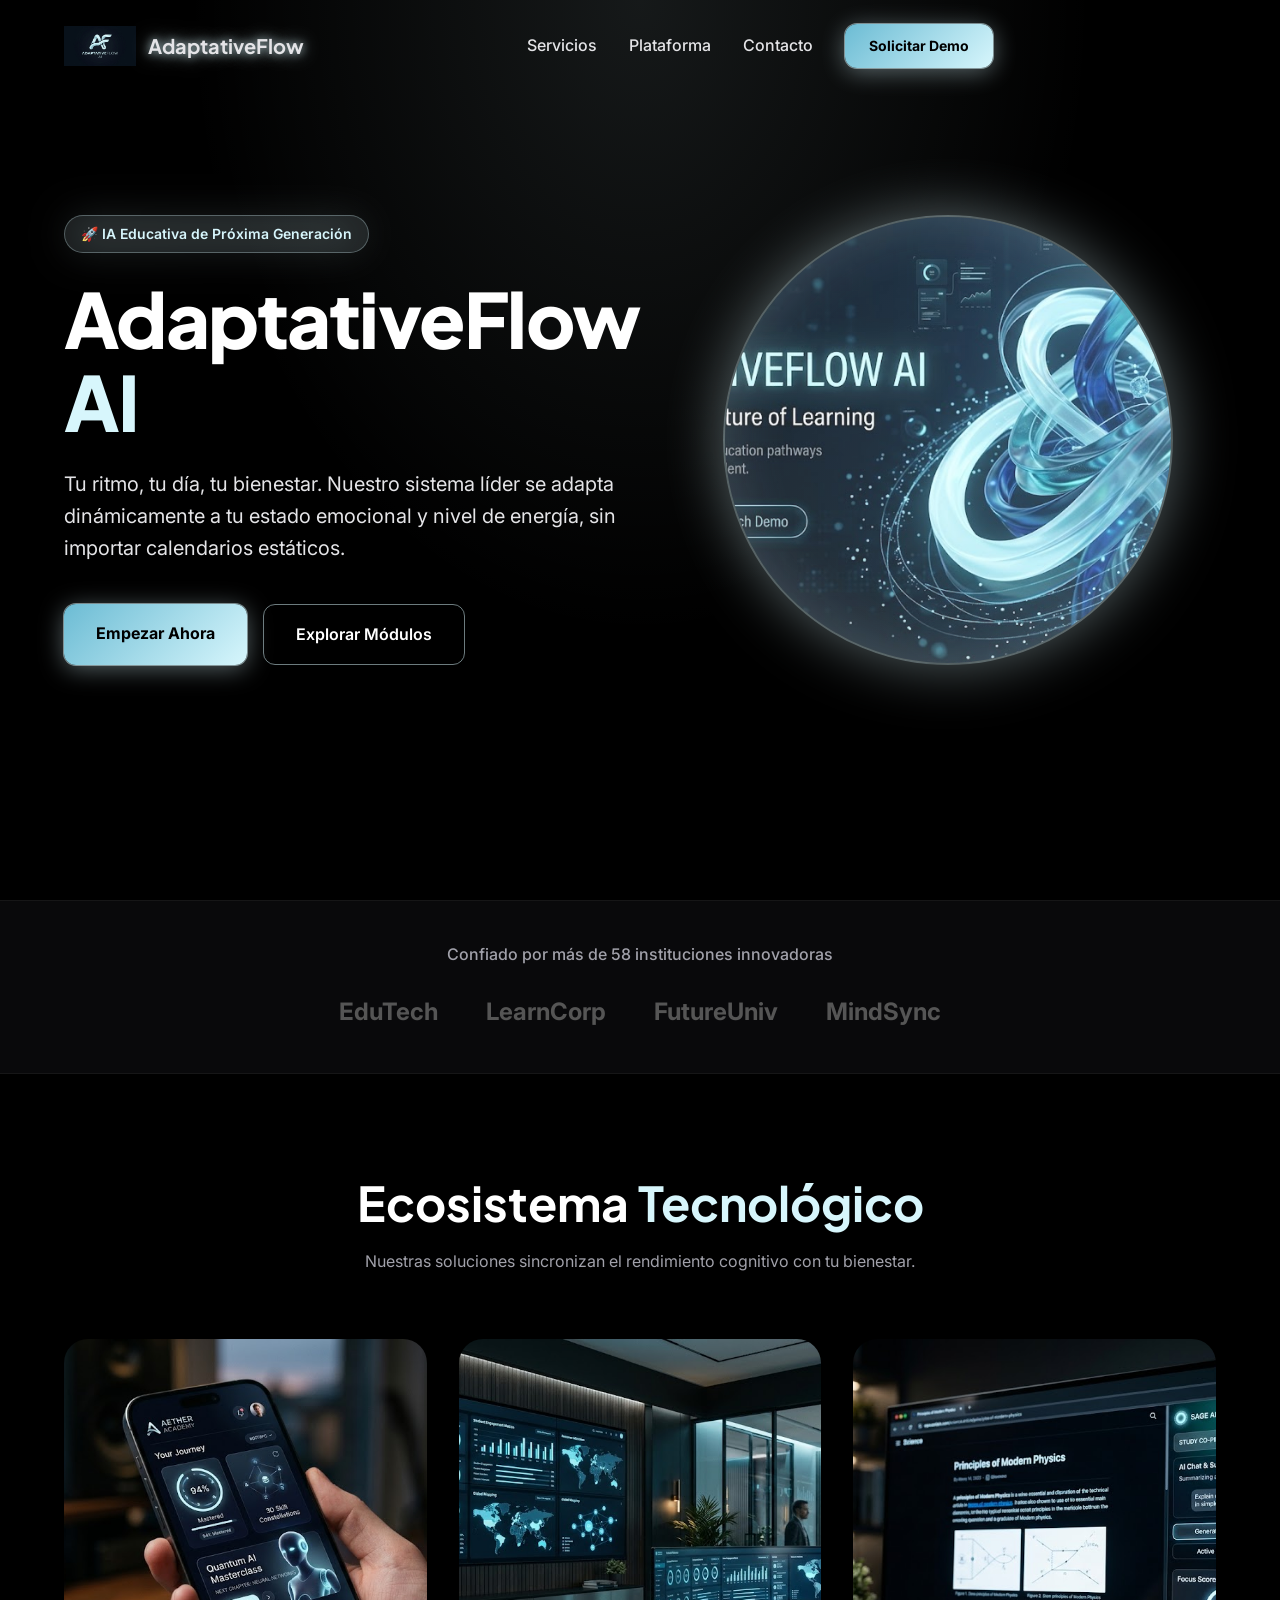
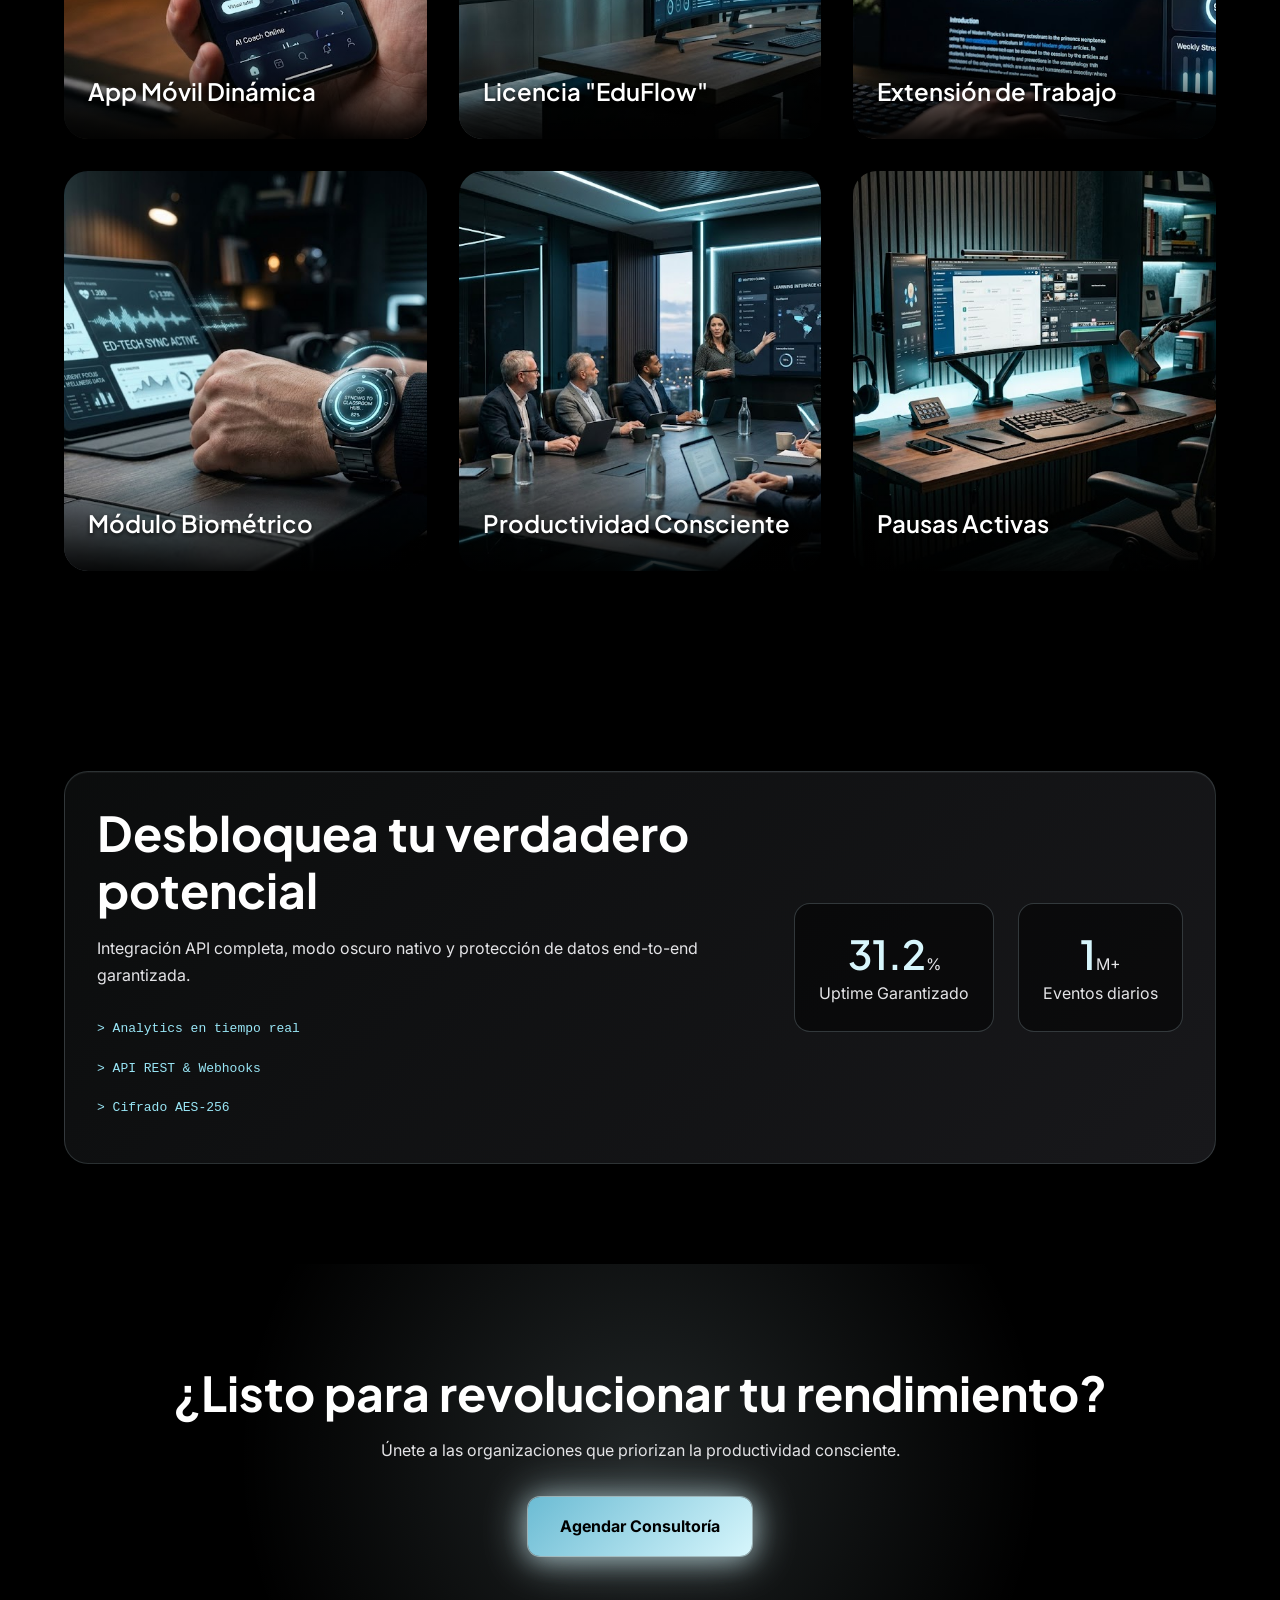
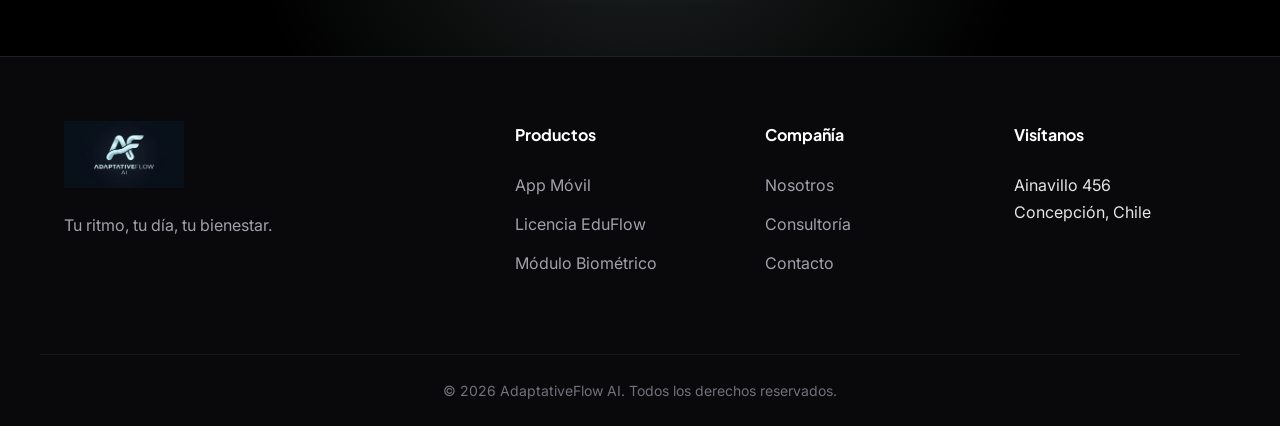
==== index.html @ b0e5f462 "Add files via upload" ====
<!DOCTYPE html>
<html lang="es">
<head>
    <meta charset="UTF-8">
    <meta name="viewport" content="width=device-width, initial-scale=1.0">
    <title>AdaptativeFlow AI | Tu ritmo, tu día, tu bienestar</title>
    
    <link rel="preconnect" href="https://fonts.googleapis.com">
    <link rel="preconnect" href="https://fonts.gstatic.com" crossorigin>
    <link href="https://fonts.googleapis.com/css2?family=Inter:wght@400;500&family=JetBrains+Mono:wght@400;700&family=Plus+Jakarta+Sans:wght@600;700;800&display=swap" rel="stylesheet">
    <link rel="stylesheet" href="styles.css">
</head>
<body>
    <div id="particles-container"></div>

    <nav class="navbar" id="navbar">
        <div class="container nav-container">
            <a href="#" class="logo">
                <!-- AQUI BUSCARÁ EL JPG -->
                <img src="images/logo.jpg" alt="AdaptativeFlow AI Logo">
                <span class="glow-text">AdaptativeFlow</span>
            </a>
            <div class="nav-links">
                <a href="#servicios" class="nav-link">Servicios</a>
                <a href="#dashboard" class="nav-link">Plataforma</a>
                <a href="#contacto" class="nav-link">Contacto</a>
                <a href="#demo" class="btn-primary btn-small">Solicitar Demo</a>
            </div>
            <div class="mobile-menu-toggle">
                <span></span><span></span><span></span>
            </div>
        </div>
    </nav>

    <section class="hero">
        <div class="container hero-container">
            <div class="hero-content">
                <div class="label-top glow-primary">🚀 IA Educativa de Próxima Generación</div>
                <h1 class="hero-title">AdaptativeFlow <span class="text-accent">AI</span></h1>
                <p class="hero-subtitle">Tu ritmo, tu día, tu bienestar. Nuestro sistema líder se adapta dinámicamente a tu estado emocional y nivel de energía, sin importar calendarios estáticos.</p>
                <div class="hero-ctas">
                    <a href="#demo" class="btn-primary pulse-glow">Empezar Ahora</a>
                    <a href="#servicios" class="btn-outline">Explorar Módulos</a>
                </div>
            </div>
            <div class="hero-visual">
                <div class="sphere">
                    <div class="sphere-inner">
                        <!-- AQUI BUSCARÁ EL JPG -->
                        <img src="images/hero_visual.jpg" alt="AdaptativeFlow Hero Visual" class="hero-img animated-element">
                    </div>
                </div>
            </div>
        </div>
    </section>

    <section class="social-proof">
        <div class="container">
            <p class="social-proof-text">Confiado por más de <span class="counter" data-target="150">0</span> instituciones innovadoras</p>
            <div class="logos-grid">
                <div class="proof-logo">EduTech</div>
                <div class="proof-logo">LearnCorp</div>
                <div class="proof-logo">FutureUniv</div>
                <div class="proof-logo">MindSync</div>
            </div>
        </div>
    </section>

    <section id="servicios" class="services">
        <div class="container">
            <div class="section-header">
                <h2>Ecosistema <span class="text-accent">Tecnológico</span></h2>
                <p>Nuestras soluciones sincronizan el rendimiento cognitivo con tu bienestar.</p>
            </div>
            
            <div class="services-grid">
                <div class="service-card-flip">
                    <div class="service-card-inner">
                        <div class="service-card-front">
                            <!-- AQUI BUSCARÁ EL JPG -->
                            <img src="images/service_1.jpg" alt="App Móvil" class="service-image">
                            <div class="service-overlay">
                                <h3 class="service-title-front">App Móvil Dinámica</h3>
                            </div>
                        </div>
                        <div class="service-card-back glass-card">
                            <h3 class="service-title-back">App Móvil Dinámica</h3>
                            <p class="service-description">Planificación inteligente potenciada por Machine Learning que ajusta tus tareas a tus picos de energía.</p>
                            <div class="service-features">
                                <span class="feature-tag">Machine Learning</span>
                                <span class="feature-tag">iOS/Android</span>
                            </div>
                        </div>
                    </div>
                </div>

                <div class="service-card-flip">
                    <div class="service-card-inner">
                        <div class="service-card-front">
                            <!-- AQUI BUSCARÁ EL JPG -->
                            <img src="images/service_2.jpg" alt="Licencia EduFlow" class="service-image">
                            <div class="service-overlay">
                                <h3 class="service-title-front">Licencia "EduFlow"</h3>
                            </div>
                        </div>
                        <div class="service-card-back glass-card">
                            <h3 class="service-title-back">Licencia Institucional</h3>
                            <p class="service-description">Plataforma escalable para centros educativos que monitoriza el bienestar colectivo e individual del alumnado.</p>
                            <div class="service-features">
                                <span class="feature-tag">B2B</span>
                                <span class="feature-tag">Analytics</span>
                            </div>
                        </div>
                    </div>
                </div>

                <div class="service-card-flip">
                    <div class="service-card-inner">
                        <div class="service-card-front">
                            <!-- AQUI BUSCARÁ EL JPG -->
                            <img src="images/service_3.jpg" alt="Trabajo Asíncrono" class="service-image">
                            <div class="service-overlay">
                                <h3 class="service-title-front">Extensión de Trabajo</h3>
                            </div>
                        </div>
                        <div class="service-card-back glass-card">
                            <h3 class="service-title-back">Extensión Asíncrona</h3>
                            <p class="service-description">Complemento de navegador que gestiona tus notificaciones y flujos de trabajo asíncronos para evitar el burnout.</p>
                            <div class="service-features">
                                <span class="feature-tag">Plugin</span>
                                <span class="feature-tag">Focus Mode</span>
                            </div>
                        </div>
                    </div>
                </div>

                <div class="service-card-flip">
                    <div class="service-card-inner">
                        <div class="service-card-front">
                            <!-- AQUI BUSCARÁ EL JPG -->
                            <img src="images/service_4.jpg" alt="Sincronización Biométrica" class="service-image">
                            <div class="service-overlay">
                                <h3 class="service-title-front">Módulo Biométrico</h3>
                            </div>
                        </div>
                        <div class="service-card-back glass-card">
                            <h3 class="service-title-back">Sincronización Biométrica</h3>
                            <p class="service-description">Integración premium con smartwatches para ajustar cargas de trabajo según niveles de estrés e indicadores vitales.</p>
                            <div class="service-features">
                                <span class="feature-tag">Wearables</span>
                                <span class="feature-tag">HealthData</span>
                            </div>
                        </div>
                    </div>
                </div>

                <div class="service-card-flip">
                    <div class="service-card-inner">
                        <div class="service-card-front">
                            <!-- AQUI BUSCARÁ EL JPG -->
                            <img src="images/service_5.jpg" alt="Consultoría" class="service-image">
                            <div class="service-overlay">
                                <h3 class="service-title-front">Productividad Consciente</h3>
                            </div>
                        </div>
                        <div class="service-card-back glass-card">
                            <h3 class="service-title-back">Consultoría B2B</h3>
                            <p class="service-description">Programas especializados para implementar flujos de trabajo orgánicos en entornos de alta exigencia académica y corporativa.</p>
                            <div class="service-features">
                                <span class="feature-tag">Asesoría</span>
                                <span class="feature-tag">Workshops</span>
                            </div>
                        </div>
                    </div>
                </div>

                <div class="service-card-flip">
                    <div class="service-card-inner">
                        <div class="service-card-front">
                            <!-- AQUI BUSCARÁ EL JPG -->
                            <img src="images/service_6.jpg" alt="Ergonomía" class="service-image">
                            <div class="service-overlay">
                                <h3 class="service-title-front">Pausas Activas</h3>
                            </div>
                        </div>
                        <div class="service-card-back glass-card">
                            <h3 class="service-title-back">Prevención Ergonómica</h3>
                            <p class="service-description">Módulo inteligente que te recuerda realizar pausas activas basadas en tu tiempo real de enfoque ininterrumpido.</p>
                            <div class="service-features">
                                <span class="feature-tag">Salud</span>
                                <span class="feature-tag">Ergonomía</span>
                            </div>
                        </div>
                    </div>
                </div>
            </div>
        </div>
    </section>

    <section id="dashboard" class="dashboard-preview">
        <div class="container">
            <div class="glass-card flex-preview">
                <div class="preview-content">
                    <h2>Desbloquea tu verdadero potencial</h2>
                    <p>Integración API completa, modo oscuro nativo y protección de datos end-to-end garantizada.</p>
                    <ul class="tech-list">
                        <li><code>> Analytics en tiempo real</code></li>
                        <li><code>> API REST & Webhooks</code></li>
                        <li><code>> Cifrado AES-256</code></li>
                    </ul>
                </div>
                <div class="preview-stats">
                    <div class="stat-box">
                        <h3 class="counter" data-target="99.9">0</h3><span>%</span>
                        <p>Uptime Garantizado</p>
                    </div>
                    <div class="stat-box">
                        <h3 class="counter" data-target="2">0</h3><span>M+</span>
                        <p>Eventos diarios</p>
                    </div>
                </div>
            </div>
        </div>
    </section>

    <section class="cta-final">
        <div class="container">
            <h2>¿Listo para revolucionar tu rendimiento?</h2>
            <p>Únete a las organizaciones que priorizan la productividad consciente.</p>
            <a href="#contacto" class="btn-primary glow-primary pulse-glow mt-2">Agendar Consultoría</a>
        </div>
    </section>

    <footer>
        <div class="container footer-grid">
            <div class="footer-brand">
                <!-- AQUI BUSCARÁ EL JPG -->
                <img src="images/logo.jpg" alt="AdaptativeFlow Logo" width="120">
                <p>Tu ritmo, tu día, tu bienestar.</p>
            </div>
            <div class="footer-links">
                <h4>Productos</h4>
                <a href="#">App Móvil</a>
                <a href="#">Licencia EduFlow</a>
                <a href="#">Módulo Biométrico</a>
            </div>
            <div class="footer-links">
                <h4>Compañía</h4>
                <a href="#">Nosotros</a>
                <a href="#">Consultoría</a>
                <a href="#">Contacto</a>
            </div>
            <div class="footer-contact">
                <h4>Visítanos</h4>
                <p>Ainavillo 456<br>Concepción, Chile</p>
            </div>
        </div>
        <div class="footer-bottom container">
            <p>&copy; 2026 AdaptativeFlow AI. Todos los derechos reservados.</p>
        </div>
    </footer>

    <script src="script.js"></script>
</body>
</html>
---- styles.css ----
/* VARIABLES GLOBALES */
:root {
    /* Paleta Primary: #D7F6FC (Cyan/Light Blue) */
    --primary-50: #f2fcfd;
    --primary-100: #e5f9fd;
    --primary-200: #ccf3fb;
    --primary-300: #b3edf8;
    --primary-400: #99e6f6;
    --primary-500: #d7f6fc;
    --primary-600: #6cbcd4; /* Adaptado para contraste en botones */
    --primary-700: #499eb8;
    --primary-800: #2d7a92;
    --primary-900: #145064;
    --primary-rgb: 215, 246, 252;

    /* Fondos */
    --bg-primary: #000000;
    --bg-secondary: #09090B;
    --bg-tertiary: #18181B;

    /* Textos */
    --text-primary: #FFFFFF;
    --text-secondary: #E4E4E7;
    --text-tertiary: #A1A1AA;
    --text-quaternary: #71717A;

    /* Status */
    --success: #22C55E;
    --info: #3B82F6;
    --warning: #F59E0B;
}

* {
    margin: 0;
    padding: 0;
    box-sizing: border-box;
}

body {
    font-family: 'Inter', sans-serif;
    background-color: var(--bg-primary);
    color: var(--text-secondary);
    line-height: 1.7;
    overflow-x: hidden;
}

h1, h2, h3, h4 {
    font-family: 'Plus Jakarta Sans', sans-serif;
    color: var(--text-primary);
}

.text-accent {
    color: var(--primary-500);
}

a {
    text-decoration: none;
    color: inherit;
}

/* LAYOUT & CONTAINERS */
.container {
    max-width: 1200px;
    margin: 0 auto;
    padding: 0 24px;
}

section {
    padding: 100px 0;
    position: relative;
    z-index: 2;
}

/* TYPOGRAPHY */
.hero-title { font-size: 76px; font-weight: 800; line-height: 1.1; letter-spacing: -0.02em; margin-bottom: 24px; }
h2 { font-size: 48px; font-weight: 700; line-height: 1.2; margin-bottom: 16px; }
h3 { font-size: 24px; font-weight: 600; line-height: 1.3; margin-bottom: 12px; }
.hero-subtitle { font-size: 20px; font-weight: 400; line-height: 1.6; margin-bottom: 40px; color: var(--text-secondary); }

/* NAVBAR */
.navbar {
    position: fixed;
    top: 0;
    width: 100%;
    z-index: 1000;
    padding: 24px 0;
    transition: all 0.3s ease;
}
.navbar.scrolled {
    background: rgba(0, 0, 0, 0.8);
    backdrop-filter: blur(24px);
    -webkit-backdrop-filter: blur(24px);
    border-bottom: 1px solid rgba(var(--primary-rgb), 0.1);
    box-shadow: 0 4px 24px rgba(0, 0, 0, 0.4);
    padding: 16px 0;
}
.nav-container {
    display: flex;
    justify-content: space-between;
    align-items: center;
}
.logo {
    display: flex;
    align-items: center;
    gap: 12px;
    font-weight: 700;
    font-size: 20px;
    font-family: 'Plus Jakarta Sans', sans-serif;
}
.logo img { height: 40px; }
.nav-links { display: flex; align-items: center; gap: 32px; }
.nav-link {
    font-weight: 500;
    position: relative;
    transition: color 0.3s;
}
.nav-link:hover { color: var(--primary-500); }
.nav-link::after {
    content: ''; position: absolute; bottom: -4px; left: 0;
    width: 0; height: 2px; background: var(--primary-500);
    transition: width 0.3s ease;
}
.nav-link:hover::after { width: 100%; }

/* COMPONENTS & BUTTONS */
.btn-primary {
    background: linear-gradient(135deg, var(--primary-600) 0%, var(--primary-500) 50%, var(--primary-400) 100%);
    background-size: 200% 200%;
    animation: gradient-shift 4s ease infinite;
    color: #000; /* Letras oscuras para contraste con Cyan */
    font-weight: 700;
    padding: 16px 32px;
    border-radius: 12px;
    display: inline-block;
    box-shadow: 0 0 0 1px rgba(var(--primary-rgb), 0.5), 0 4px 24px rgba(var(--primary-rgb), 0.4);
    transition: all 0.3s cubic-bezier(0.4, 0, 0.2, 1);
}
.btn-primary:hover {
    transform: translateY(-2px) scale(1.02);
    filter: brightness(1.1);
    box-shadow: 0 0 0 2px rgba(var(--primary-rgb), 0.8), 0 8px 40px rgba(var(--primary-rgb), 0.6);
}
.btn-small { padding: 10px 24px; font-size: 14px; }
.btn-outline {
    padding: 16px 32px;
    border: 1px solid rgba(var(--primary-rgb), 0.5);
    border-radius: 12px;
    color: var(--text-primary);
    font-weight: 600;
    display: inline-block;
    transition: all 0.3s;
}
.btn-outline:hover {
    background: rgba(var(--primary-rgb), 0.1);
    border-color: var(--primary-500);
}

/* GLASSMORPHISM */
.glass-card {
    background: linear-gradient(135deg, rgba(var(--primary-rgb), 0.08) 0%, rgba(var(--primary-rgb), 0.04) 50%, rgba(var(--primary-rgb), 0.08) 100%);
    backdrop-filter: blur(24px) saturate(180%);
    -webkit-backdrop-filter: blur(24px) saturate(180%);
    border: 1px solid rgba(var(--primary-rgb), 0.15);
    border-radius: 24px;
    padding: 32px;
    box-shadow: 0 4px 6px -1px rgba(0,0,0,0.3), inset 0 1px 0 0 rgba(255,255,255,0.05);
    transition: all 0.4s cubic-bezier(0.4, 0, 0.2, 1);
}
.glass-card:hover {
    border-color: rgba(var(--primary-rgb), 0.35);
    box-shadow: 0 25px 50px -12px rgba(var(--primary-rgb), 0.35);
    transform: translateY(-4px);
}

/* HERO SECTION */
.hero {
    min-height: 100vh;
    display: flex;
    align-items: center;
    background: radial-gradient(ellipse at top, rgba(var(--primary-rgb), 0.1) 0%, transparent 50%);
    padding-top: 80px;
}
.hero-container {
    display: grid;
    grid-template-columns: 1fr 1fr;
    gap: 40px;
    align-items: center;
}
.label-top {
    display: inline-block;
    background: rgba(var(--primary-rgb), 0.1);
    color: var(--primary-500);
    padding: 6px 16px;
    border-radius: 20px;
    font-size: 14px;
    font-weight: 600;
    margin-bottom: 24px;
    border: 1px solid rgba(var(--primary-rgb), 0.3);
}
.hero-ctas { display: flex; gap: 16px; }

/* 3D SPHERE VISUAL */
.sphere {
    width: 450px;
    height: 450px;
    position: relative;
    transform-style: preserve-3d;
    animation: float 6s ease-in-out infinite;
    margin: 0 auto;
}
.sphere-inner {
    width: 100%;
    height: 100%;
    background: linear-gradient(135deg, rgba(var(--primary-rgb), 0.1) 0%, rgba(var(--primary-rgb), 0.2) 100%);
    border-radius: 50%;
    border: 2px solid rgba(var(--primary-rgb), 0.3);
    box-shadow: 0 0 60px rgba(var(--primary-rgb), 0.4), inset 0 0 60px rgba(var(--primary-rgb), 0.2);
    backdrop-filter: blur(10px);
    display: flex; justify-content: center; align-items: center;
    overflow: hidden;
}
.hero-img {
    width: 110%;
    height: 110%;
    object-fit: cover;
    mix-blend-mode: screen;
}

/* SOCIAL PROOF */
.social-proof { padding: 40px 0; border-top: 1px solid rgba(255,255,255,0.05); border-bottom: 1px solid rgba(255,255,255,0.05); text-align: center; background: var(--bg-secondary); }
.social-proof-text { margin-bottom: 24px; color: var(--text-tertiary); font-weight: 500; }
.logos-grid { display: flex; justify-content: center; gap: 48px; flex-wrap: wrap; }
.proof-logo { font-size: 24px; font-weight: 700; color: #555; transition: 0.3s; }
.proof-logo:hover { color: var(--primary-500); }

/* SERVICES FLIP CARDS */
.section-header { text-align: center; margin-bottom: 64px; }
.section-header p { color: var(--text-tertiary); max-width: 600px; margin: 0 auto; }
.services-grid { display: grid; grid-template-columns: repeat(3, 1fr); gap: 32px; }

.service-card-flip {
    background-color: transparent;
    height: 400px;
    perspective: 1000px;
    cursor: pointer;
}
.service-card-inner {
    position: relative;
    width: 100%;
    height: 100%;
    text-align: center;
    transition: transform 0.8s cubic-bezier(0.4, 0, 0.2, 1);
    transform-style: preserve-3d;
}
.service-card-flip:hover .service-card-inner, .service-card-flip.flipped .service-card-inner {
    transform: rotateY(180deg);
}
.service-card-front, .service-card-back {
    position: absolute;
    width: 100%;
    height: 100%;
    -webkit-backface-visibility: hidden;
    backface-visibility: hidden;
    border-radius: 24px;
    overflow: hidden;
}
.service-card-front {
    background: var(--bg-secondary);
}
.service-image {
    width: 100%; height: 100%; object-fit: cover;
    transition: transform 0.5s;
}
.service-card-flip:hover .service-image { transform: scale(1.05); }
.service-overlay {
    position: absolute; bottom: 0; left: 0; width: 100%;
    padding: 32px 24px;
    background: linear-gradient(to top, rgba(0,0,0,0.9), transparent);
    text-align: left;
}
.service-title-front { margin: 0; color: #fff; text-shadow: 0 2px 4px rgba(0,0,0,0.8); }

.service-card-back {
    transform: rotateY(180deg);
    display: flex; flex-direction: column; justify-content: center;
    padding: 32px; text-align: left;
}
.service-features { display: flex; gap: 8px; flex-wrap: wrap; margin-top: 24px; }
.feature-tag {
    background: rgba(var(--primary-rgb), 0.15);
    color: var(--primary-500);
    padding: 6px 12px; border-radius: 8px;
    font-size: 12px; font-weight: 600; font-family: 'JetBrains Mono', monospace;
}

/* DASHBOARD PREVIEW */
.flex-preview {
    display: flex; gap: 48px; align-items: center;
    background: linear-gradient(135deg, rgba(var(--primary-rgb),0.05), var(--bg-tertiary));
}
.preview-content { flex: 1; }
.tech-list { list-style: none; margin-top: 24px; font-family: 'JetBrains Mono', monospace; color: var(--primary-400); }
.tech-list li { margin-bottom: 12px; }
.preview-stats { display: flex; gap: 24px; }
.stat-box { background: rgba(0,0,0,0.5); padding: 24px; border-radius: 16px; border: 1px solid rgba(var(--primary-rgb), 0.2); text-align: center;}
.stat-box h3 { font-size: 40px; display: inline-block; margin: 0; color: var(--primary-500); }

/* CTA FINAL */
.cta-final { text-align: center; background: radial-gradient(circle, rgba(var(--primary-rgb), 0.15) 0%, transparent 60%); }
.mt-2 { margin-top: 32px; }

/* FOOTER */
footer { background: var(--bg-secondary); padding: 64px 0 24px; border-top: 1px solid rgba(var(--primary-rgb), 0.1); }
.footer-grid { display: grid; grid-template-columns: 2fr 1fr 1fr 1fr; gap: 48px; }
.footer-brand p { color: var(--text-tertiary); margin-top: 16px; }
.footer-links h4, .footer-contact h4 { margin-bottom: 24px; color: #fff; }
.footer-links a { display: block; margin-bottom: 12px; color: var(--text-tertiary); transition: 0.3s; }
.footer-links a:hover { color: var(--primary-500); }
.footer-bottom { border-top: 1px solid rgba(255,255,255,0.05); margin-top: 64px; padding-top: 24px; text-align: center; color: var(--text-quaternary); font-size: 14px; }

/* ANIMACIONES */
.glow-text { text-shadow: 0 0 10px rgba(var(--primary-rgb), 0.8), 0 0 20px rgba(var(--primary-rgb), 0.6); }
.glow-primary { filter: drop-shadow(0 0 20px rgba(var(--primary-rgb), 0.6)); }

@keyframes float {
    0%, 100% { transform: translateY(0) rotate(0deg); }
    50% { transform: translateY(-20px) rotate(2deg); }
}
@keyframes pulse-glow {
    0%, 100% { box-shadow: 0 0 0 1px rgba(var(--primary-rgb), 0.5), 0 4px 24px rgba(var(--primary-rgb), 0.4); }
    50% { box-shadow: 0 0 0 2px rgba(var(--primary-rgb), 0.8), 0 8px 40px rgba(var(--primary-rgb), 0.6); }
}
@keyframes gradient-shift {
    0%, 100% { background-position: 0% 50%; }
    50% { background-position: 100% 50%; }
}
@keyframes fade-in-up {
    from { opacity: 0; transform: translateY(30px); }
    to { opacity: 1; transform: translateY(0); }
}
.animate-in { animation: fade-in-up 0.8s cubic-bezier(0.16, 1, 0.3, 1) forwards; }

/* PARTICLES */
#particles-container { position: fixed; top: 0; left: 0; width: 100%; height: 100%; pointer-events: none; z-index: 1; overflow: hidden; }
.particle { position: absolute; width: 4px; height: 4px; background: var(--primary-500); border-radius: 50%; box-shadow: 0 0 10px var(--primary-500); opacity: 0; animation: float-particle linear infinite; }
@keyframes float-particle {
    0% { transform: translateY(100vh) translateX(0); opacity: 0; }
    50% { opacity: 0.8; }
    100% { transform: translateY(-100px) translateX(100px); opacity: 0; }
}

/* RESPONSIVE */
@media (max-width: 1024px) {
    .hero-container { grid-template-columns: 1fr; text-align: center; }
    .hero-ctas { justify-content: center; }
    .services-grid { grid-template-columns: repeat(2, 1fr); }
    .flex-preview { flex-direction: column; text-align: center; }
    .preview-stats { justify-content: center; }
}
@media (max-width: 768px) {
    .hero-title { font-size: 48px; }
    .sphere { width: 300px; height: 300px; }
    .services-grid { grid-template-columns: 1fr; }
    .footer-grid { grid-template-columns: 1fr; text-align: center; }
    .nav-links { display: none; }
    .mobile-menu-toggle { display: flex; flex-direction: column; gap: 5px; cursor: pointer; }
    .mobile-menu-toggle span { width: 25px; height: 3px; background: #fff; transition: 0.3s; }
}
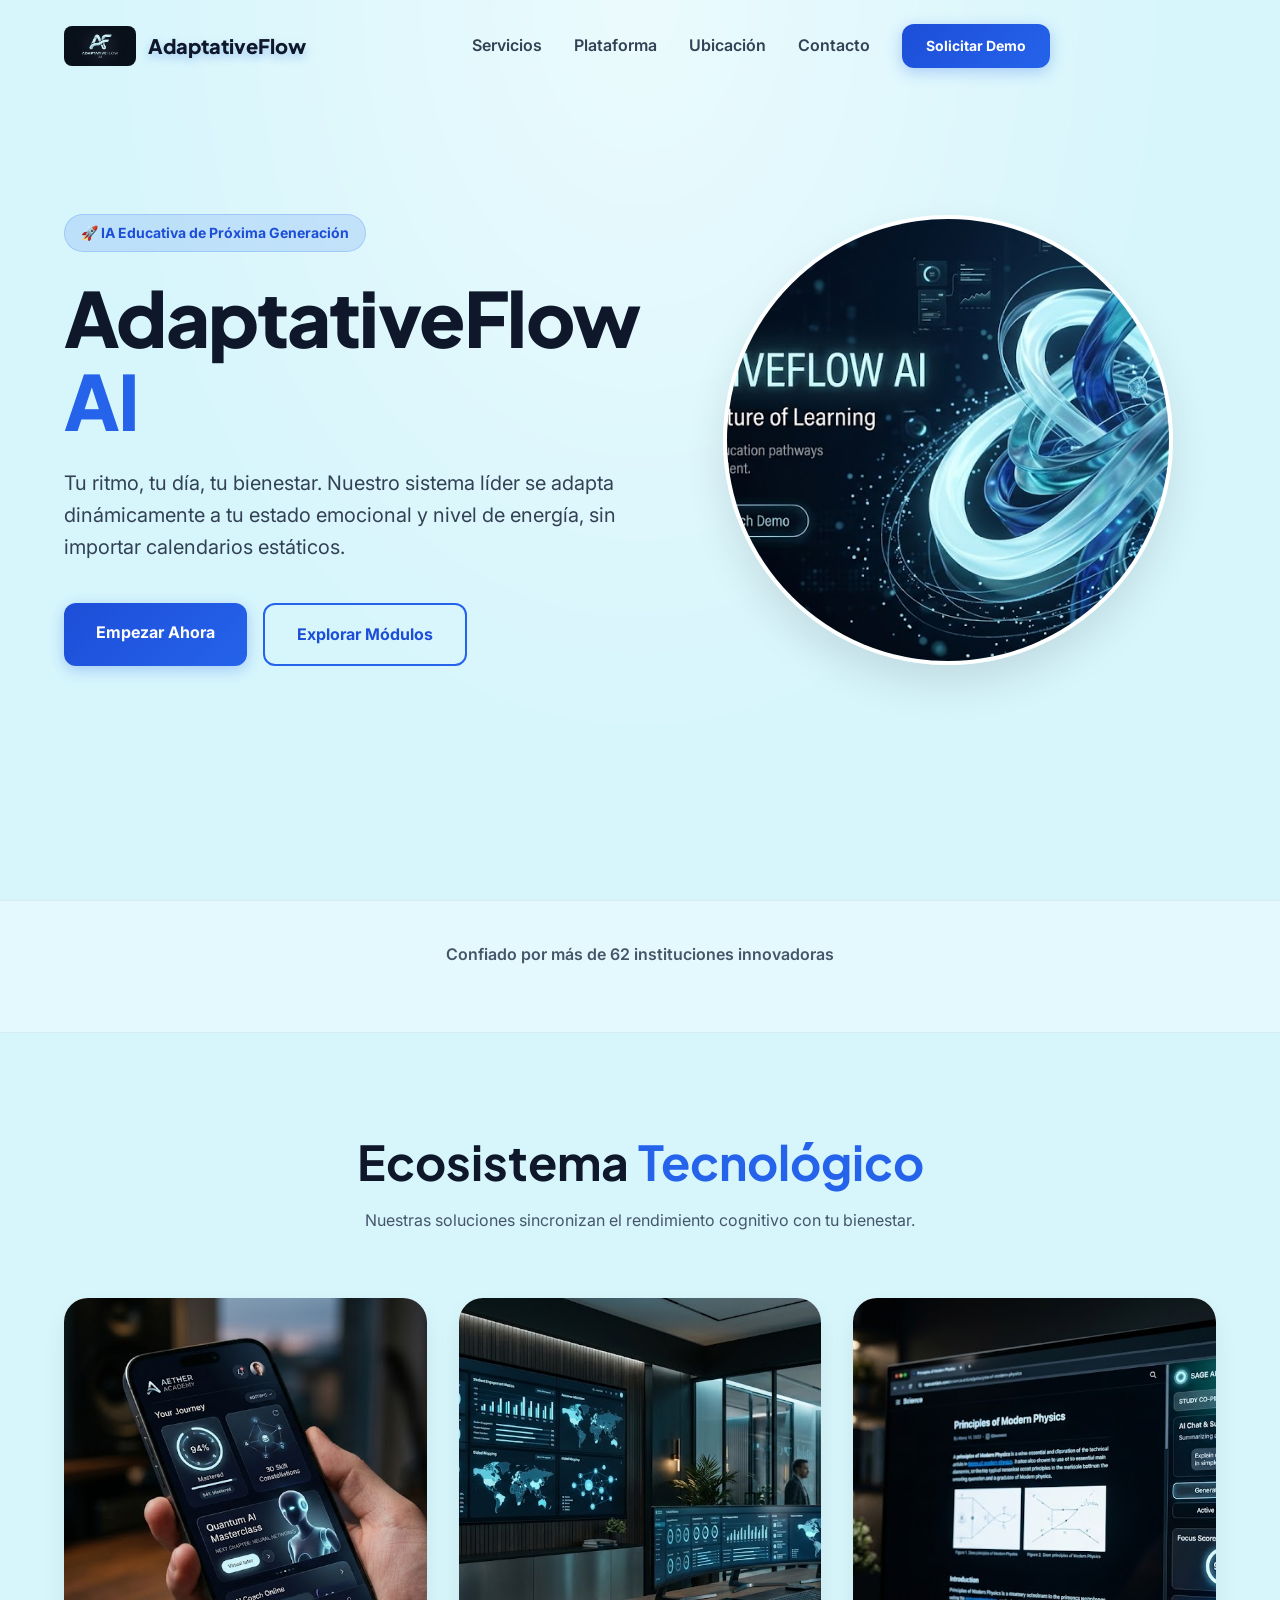
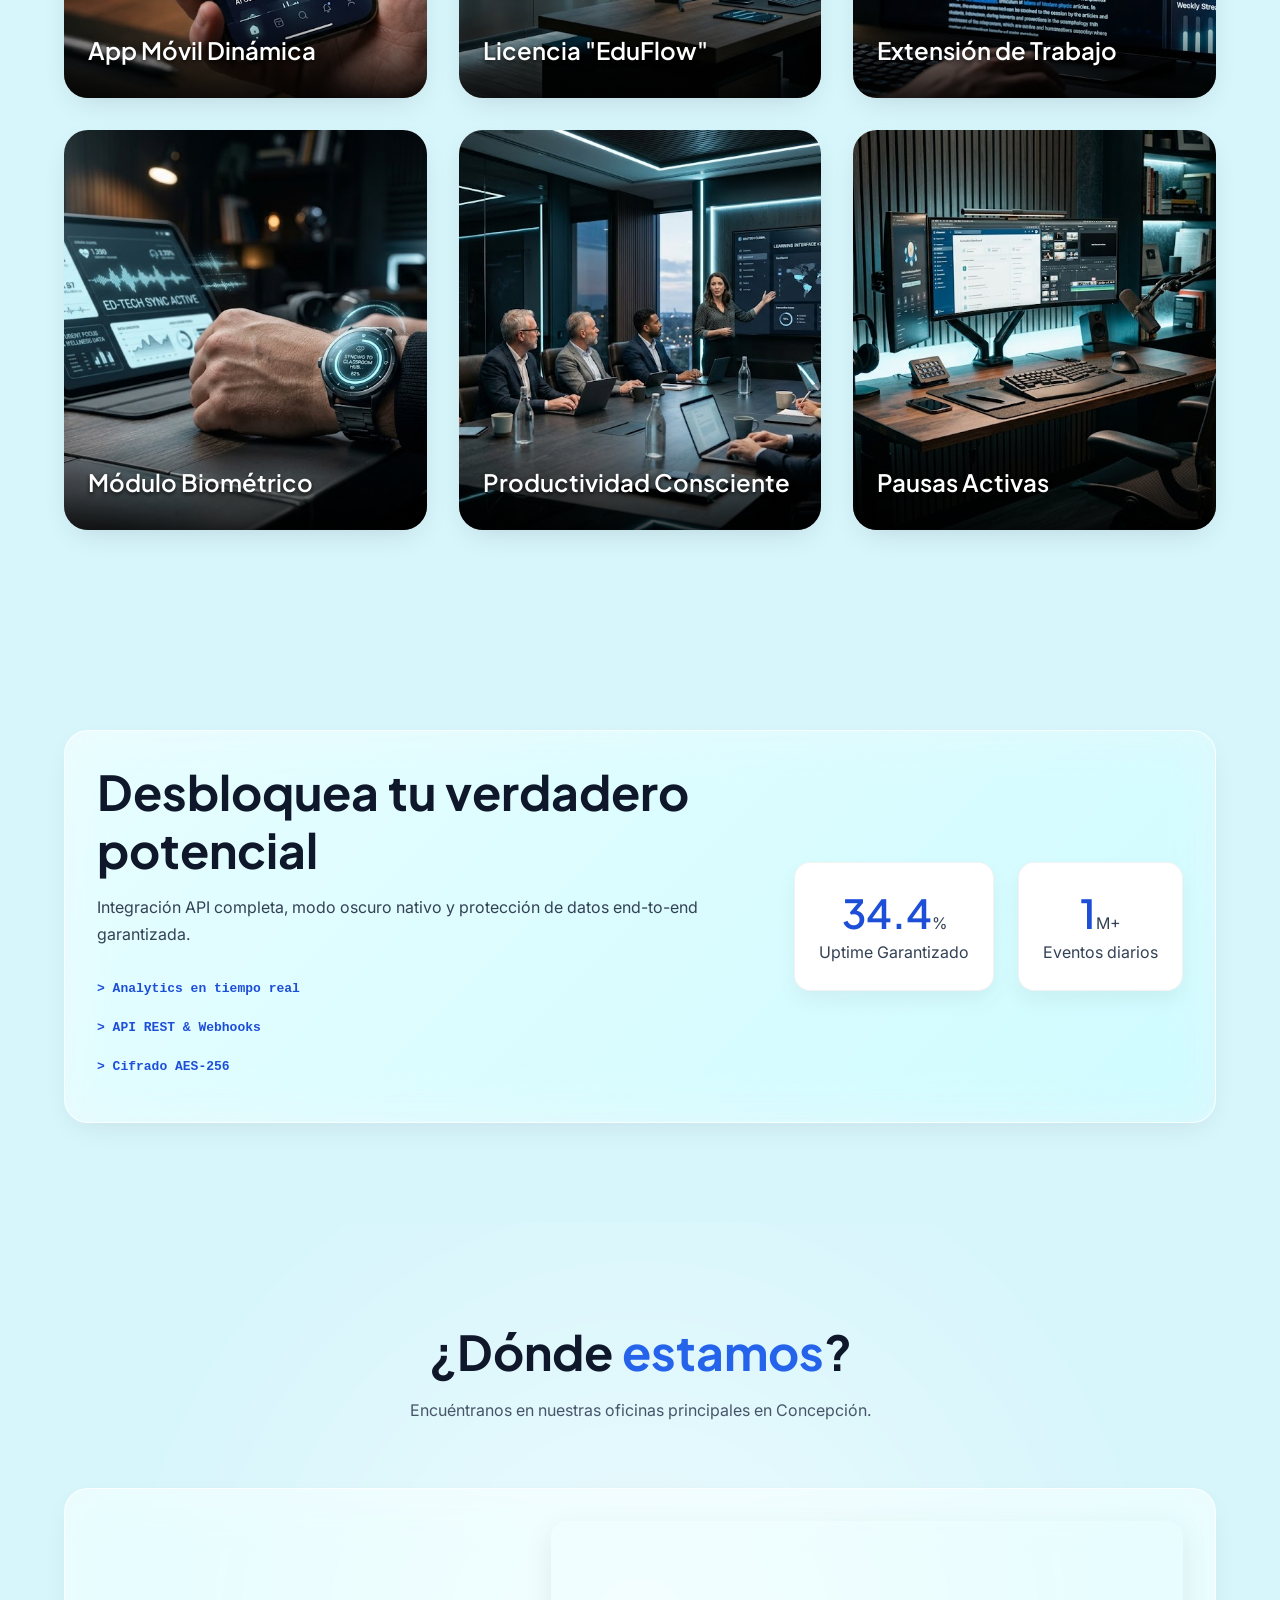
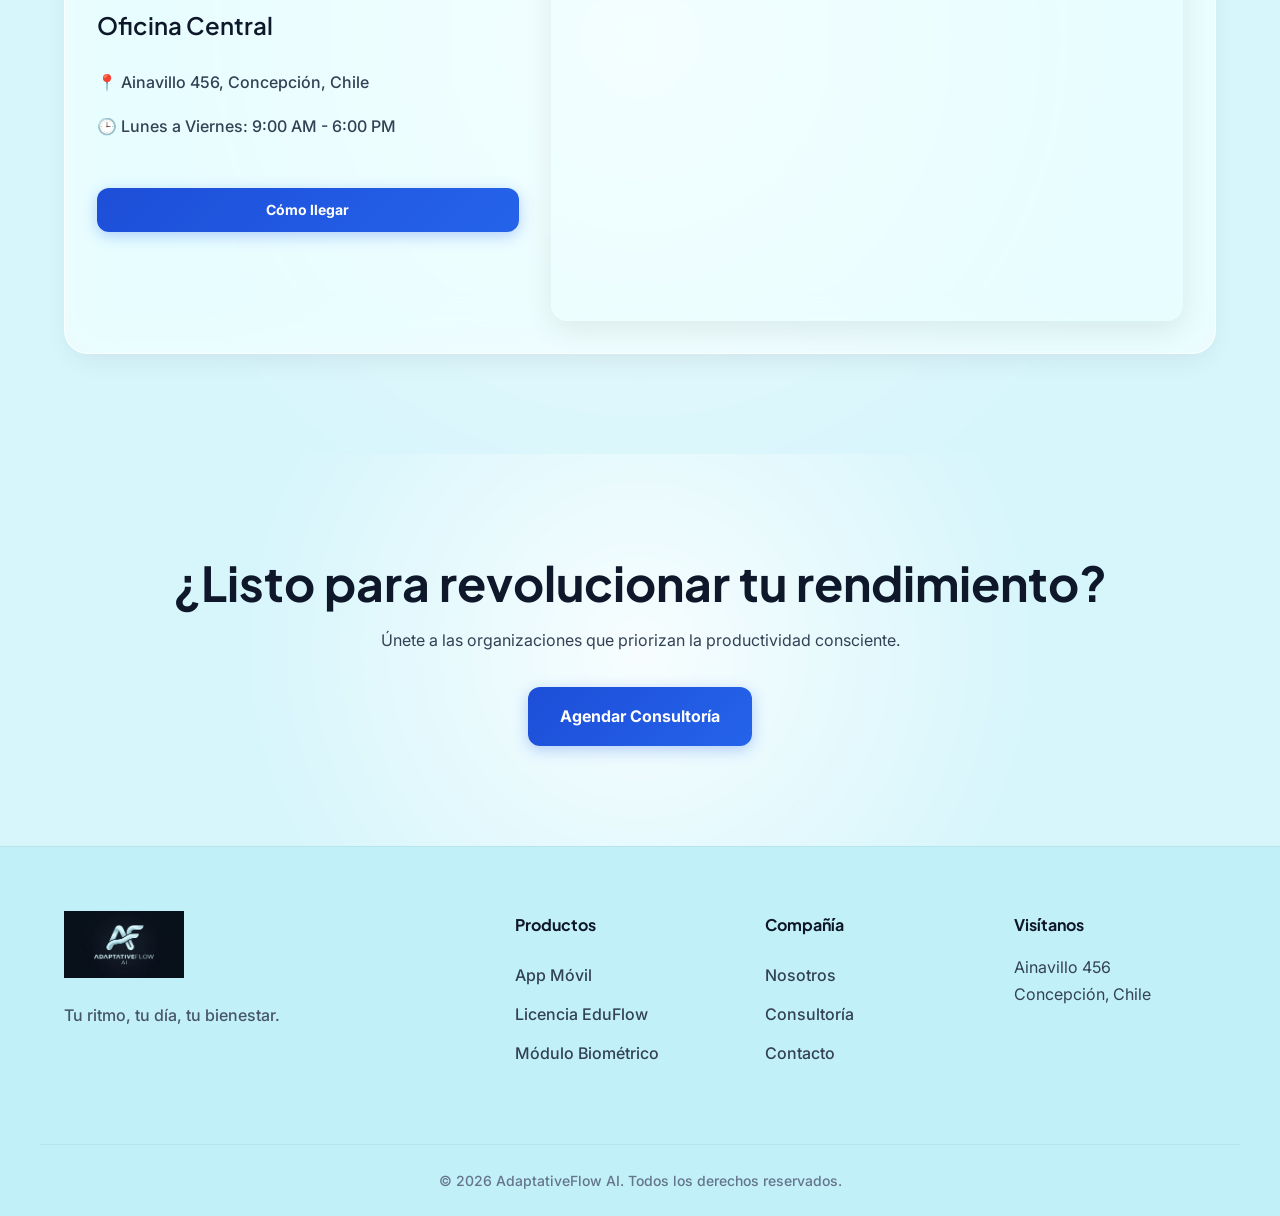
==== commit 67448ec0: "Add files via upload" ====
--- a/index.html
+++ b/index.html
@@ -16,13 +16,13 @@
     <nav class="navbar" id="navbar">
         <div class="container nav-container">
             <a href="#" class="logo">
-                <!-- AQUI BUSCARÁ EL JPG -->
                 <img src="images/logo.jpg" alt="AdaptativeFlow AI Logo">
                 <span class="glow-text">AdaptativeFlow</span>
             </a>
             <div class="nav-links">
                 <a href="#servicios" class="nav-link">Servicios</a>
                 <a href="#dashboard" class="nav-link">Plataforma</a>
+                <a href="#ubicacion" class="nav-link">Ubicación</a>
                 <a href="#contacto" class="nav-link">Contacto</a>
                 <a href="#demo" class="btn-primary btn-small">Solicitar Demo</a>
             </div>
@@ -46,7 +46,6 @@
             <div class="hero-visual">
                 <div class="sphere">
                     <div class="sphere-inner">
-                        <!-- AQUI BUSCARÁ EL JPG -->
                         <img src="images/hero_visual.jpg" alt="AdaptativeFlow Hero Visual" class="hero-img animated-element">
                     </div>
                 </div>
@@ -58,10 +57,6 @@
         <div class="container">
             <p class="social-proof-text">Confiado por más de <span class="counter" data-target="150">0</span> instituciones innovadoras</p>
             <div class="logos-grid">
-                <div class="proof-logo">EduTech</div>
-                <div class="proof-logo">LearnCorp</div>
-                <div class="proof-logo">FutureUniv</div>
-                <div class="proof-logo">MindSync</div>
             </div>
         </div>
     </section>
@@ -77,7 +72,6 @@
                 <div class="service-card-flip">
                     <div class="service-card-inner">
                         <div class="service-card-front">
-                            <!-- AQUI BUSCARÁ EL JPG -->
                             <img src="images/service_1.jpg" alt="App Móvil" class="service-image">
                             <div class="service-overlay">
                                 <h3 class="service-title-front">App Móvil Dinámica</h3>
@@ -97,7 +91,6 @@
                 <div class="service-card-flip">
                     <div class="service-card-inner">
                         <div class="service-card-front">
-                            <!-- AQUI BUSCARÁ EL JPG -->
                             <img src="images/service_2.jpg" alt="Licencia EduFlow" class="service-image">
                             <div class="service-overlay">
                                 <h3 class="service-title-front">Licencia "EduFlow"</h3>
@@ -117,7 +110,6 @@
                 <div class="service-card-flip">
                     <div class="service-card-inner">
                         <div class="service-card-front">
-                            <!-- AQUI BUSCARÁ EL JPG -->
                             <img src="images/service_3.jpg" alt="Trabajo Asíncrono" class="service-image">
                             <div class="service-overlay">
                                 <h3 class="service-title-front">Extensión de Trabajo</h3>
@@ -137,7 +129,6 @@
                 <div class="service-card-flip">
                     <div class="service-card-inner">
                         <div class="service-card-front">
-                            <!-- AQUI BUSCARÁ EL JPG -->
                             <img src="images/service_4.jpg" alt="Sincronización Biométrica" class="service-image">
                             <div class="service-overlay">
                                 <h3 class="service-title-front">Módulo Biométrico</h3>
@@ -157,7 +148,6 @@
                 <div class="service-card-flip">
                     <div class="service-card-inner">
                         <div class="service-card-front">
-                            <!-- AQUI BUSCARÁ EL JPG -->
                             <img src="images/service_5.jpg" alt="Consultoría" class="service-image">
                             <div class="service-overlay">
                                 <h3 class="service-title-front">Productividad Consciente</h3>
@@ -177,7 +167,6 @@
                 <div class="service-card-flip">
                     <div class="service-card-inner">
                         <div class="service-card-front">
-                            <!-- AQUI BUSCARÁ EL JPG -->
                             <img src="images/service_6.jpg" alt="Ergonomía" class="service-image">
                             <div class="service-overlay">
                                 <h3 class="service-title-front">Pausas Activas</h3>
@@ -223,6 +212,27 @@
         </div>
     </section>
 
+    <!-- SECCIÓN DÓNDE ESTAMOS -->
+    <section id="ubicacion" class="location-section">
+        <div class="container">
+            <div class="section-header">
+                <h2>¿Dónde <span class="text-accent">estamos</span>?</h2>
+                <p>Encuéntranos en nuestras oficinas principales en Concepción.</p>
+            </div>
+            <div class="glass-card location-grid">
+                <div class="location-info">
+                    <h3>Oficina Central</h3>
+                    <p class="location-address">📍 Ainavillo 456, Concepción, Chile</p>
+                    <p class="location-hours">🕒 Lunes a Viernes: 9:00 AM - 6:00 PM</p>
+                    <a href="https://maps.google.com/?q=Ainavillo+456,+Concepcion" target="_blank" class="btn-primary btn-small mt-2">Cómo llegar</a>
+                </div>
+                <div class="location-map">
+                    <iframe src="https://www.google.com/maps/embed?pb=!1m12!1m8!1m3!1d51092.73127650416!2d-73.0427742!3d-36.8353935!3m2!1i1024!2i768!4f13.1!2m1!1sgoogle%20maps%20universidad%20del%20desarrollo!5e0!3m2!1ses-419!2scl!4v1792111161701!5m2!1ses-419!2scl" width="100%" height="450" style="border:0;" allowfullscreen="" loading="lazy" referrerpolicy="strict-origin-when-cross-origin"></iframe>
+                </div>
+            </div>
+        </div>
+    </section>
+
     <section class="cta-final">
         <div class="container">
             <h2>¿Listo para revolucionar tu rendimiento?</h2>
@@ -234,7 +244,6 @@
     <footer>
         <div class="container footer-grid">
             <div class="footer-brand">
-                <!-- AQUI BUSCARÁ EL JPG -->
                 <img src="images/logo.jpg" alt="AdaptativeFlow Logo" width="120">
                 <p>Tu ritmo, tu día, tu bienestar.</p>
             </div>
@@ -250,7 +259,7 @@
                 <a href="#">Consultoría</a>
                 <a href="#">Contacto</a>
             </div>
-            <div class="footer-contact">
+            <div class="location-info">
                 <h4>Visítanos</h4>
                 <p>Ainavillo 456<br>Concepción, Chile</p>
             </div>
@@ -259,6 +268,10 @@
             <p>&copy; 2026 AdaptativeFlow AI. Todos los derechos reservados.</p>
         </div>
     </footer>
+
+    <!-- SCRIPTS DE BOTPRESS INTEGRADOS -->
+    <script src="https://cdn.botpress.cloud/webchat/v5.0/inject.js"></script>
+    <script src="https://files.bpcontent.cloud/2026/10/20/01/20261020014036-7YP4PS6V.js" defer></script>
 
     <script src="script.js"></script>
 </body>
--- a/styles.css
+++ b/styles.css
@@ -1,33 +1,22 @@
-/* VARIABLES GLOBALES */
+/* VARIABLES GLOBALES - FONDO #D7F6FC */
 :root {
-    /* Paleta Primary: #D7F6FC (Cyan/Light Blue) */
-    --primary-50: #f2fcfd;
-    --primary-100: #e5f9fd;
-    --primary-200: #ccf3fb;
-    --primary-300: #b3edf8;
-    --primary-400: #99e6f6;
-    --primary-500: #d7f6fc;
-    --primary-600: #6cbcd4; /* Adaptado para contraste en botones */
-    --primary-700: #499eb8;
-    --primary-800: #2d7a92;
-    --primary-900: #145064;
-    --primary-rgb: 215, 246, 252;
-
-    /* Fondos */
-    --bg-primary: #000000;
-    --bg-secondary: #09090B;
-    --bg-tertiary: #18181B;
-
-    /* Textos */
-    --text-primary: #FFFFFF;
-    --text-secondary: #E4E4E7;
-    --text-tertiary: #A1A1AA;
-    --text-quaternary: #71717A;
-
-    /* Status */
-    --success: #22C55E;
-    --info: #3B82F6;
-    --warning: #F59E0B;
+    --bg-primary: #D7F6FC;
+    --bg-secondary: #c2f0f9; 
+    --bg-tertiary: #aee9f5;
+
+    --primary-400: #3b82f6;
+    --primary-500: #2563eb; 
+    --primary-600: #1d4ed8; 
+    --primary-rgb: 37, 99, 235;
+
+    --text-primary: #0f172a; 
+    --text-secondary: #334155; 
+    --text-tertiary: #475569;
+    --text-quaternary: #64748b;
+
+    --success: #16a34a;
+    --info: #2563eb;
+    --warning: #d97706;
 }
 
 * {
@@ -87,11 +76,11 @@
     transition: all 0.3s ease;
 }
 .navbar.scrolled {
-    background: rgba(0, 0, 0, 0.8);
+    background: rgba(215, 246, 252, 0.9);
     backdrop-filter: blur(24px);
     -webkit-backdrop-filter: blur(24px);
-    border-bottom: 1px solid rgba(var(--primary-rgb), 0.1);
-    box-shadow: 0 4px 24px rgba(0, 0, 0, 0.4);
+    border-bottom: 1px solid rgba(0, 0, 0, 0.05);
+    box-shadow: 0 4px 24px rgba(0, 0, 0, 0.05);
     padding: 16px 0;
 }
 .nav-container {
@@ -103,21 +92,23 @@
     display: flex;
     align-items: center;
     gap: 12px;
-    font-weight: 700;
+    font-weight: 800;
     font-size: 20px;
+    color: var(--text-primary);
     font-family: 'Plus Jakarta Sans', sans-serif;
 }
-.logo img { height: 40px; }
+.logo img { height: 40px; border-radius: 8px;}
 .nav-links { display: flex; align-items: center; gap: 32px; }
 .nav-link {
-    font-weight: 500;
+    font-weight: 600;
     position: relative;
     transition: color 0.3s;
+    color: var(--text-secondary);
 }
 .nav-link:hover { color: var(--primary-500); }
 .nav-link::after {
     content: ''; position: absolute; bottom: -4px; left: 0;
-    width: 0; height: 2px; background: var(--primary-500);
+    width: 0; height: 3px; background: var(--primary-500);
     transition: width 0.3s ease;
 }
 .nav-link:hover::after { width: 100%; }
@@ -127,48 +118,50 @@
     background: linear-gradient(135deg, var(--primary-600) 0%, var(--primary-500) 50%, var(--primary-400) 100%);
     background-size: 200% 200%;
     animation: gradient-shift 4s ease infinite;
-    color: #000; /* Letras oscuras para contraste con Cyan */
+    color: #ffffff; 
     font-weight: 700;
     padding: 16px 32px;
     border-radius: 12px;
     display: inline-block;
-    box-shadow: 0 0 0 1px rgba(var(--primary-rgb), 0.5), 0 4px 24px rgba(var(--primary-rgb), 0.4);
+    box-shadow: 0 4px 15px rgba(var(--primary-rgb), 0.3);
     transition: all 0.3s cubic-bezier(0.4, 0, 0.2, 1);
+    border: none;
+    text-align: center;
 }
 .btn-primary:hover {
     transform: translateY(-2px) scale(1.02);
-    filter: brightness(1.1);
-    box-shadow: 0 0 0 2px rgba(var(--primary-rgb), 0.8), 0 8px 40px rgba(var(--primary-rgb), 0.6);
+    box-shadow: 0 8px 25px rgba(var(--primary-rgb), 0.5);
+    color: #ffffff;
 }
 .btn-small { padding: 10px 24px; font-size: 14px; }
 .btn-outline {
     padding: 16px 32px;
-    border: 1px solid rgba(var(--primary-rgb), 0.5);
+    border: 2px solid var(--primary-500);
     border-radius: 12px;
-    color: var(--text-primary);
-    font-weight: 600;
+    color: var(--primary-600);
+    font-weight: 700;
     display: inline-block;
     transition: all 0.3s;
 }
 .btn-outline:hover {
     background: rgba(var(--primary-rgb), 0.1);
-    border-color: var(--primary-500);
+    color: var(--primary-600);
 }
 
 /* GLASSMORPHISM */
 .glass-card {
-    background: linear-gradient(135deg, rgba(var(--primary-rgb), 0.08) 0%, rgba(var(--primary-rgb), 0.04) 50%, rgba(var(--primary-rgb), 0.08) 100%);
+    background: rgba(255, 255, 255, 0.6);
     backdrop-filter: blur(24px) saturate(180%);
     -webkit-backdrop-filter: blur(24px) saturate(180%);
-    border: 1px solid rgba(var(--primary-rgb), 0.15);
+    border: 1px solid rgba(255, 255, 255, 0.8);
     border-radius: 24px;
     padding: 32px;
-    box-shadow: 0 4px 6px -1px rgba(0,0,0,0.3), inset 0 1px 0 0 rgba(255,255,255,0.05);
+    box-shadow: 0 10px 30px -10px rgba(0,0,0,0.1);
     transition: all 0.4s cubic-bezier(0.4, 0, 0.2, 1);
 }
 .glass-card:hover {
     border-color: rgba(var(--primary-rgb), 0.35);
-    box-shadow: 0 25px 50px -12px rgba(var(--primary-rgb), 0.35);
+    box-shadow: 0 25px 50px -12px rgba(var(--primary-rgb), 0.2);
     transform: translateY(-4px);
 }
 
@@ -177,7 +170,7 @@
     min-height: 100vh;
     display: flex;
     align-items: center;
-    background: radial-gradient(ellipse at top, rgba(var(--primary-rgb), 0.1) 0%, transparent 50%);
+    background: radial-gradient(ellipse at top, rgba(255, 255, 255, 0.5) 0%, transparent 60%);
     padding-top: 80px;
 }
 .hero-container {
@@ -188,14 +181,14 @@
 }
 .label-top {
     display: inline-block;
-    background: rgba(var(--primary-rgb), 0.1);
-    color: var(--primary-500);
+    background: rgba(var(--primary-rgb), 0.15);
+    color: var(--primary-600);
     padding: 6px 16px;
     border-radius: 20px;
     font-size: 14px;
-    font-weight: 600;
+    font-weight: 700;
     margin-bottom: 24px;
-    border: 1px solid rgba(var(--primary-rgb), 0.3);
+    border: 1px solid rgba(var(--primary-rgb), 0.2);
 }
 .hero-ctas { display: flex; gap: 16px; }
 
@@ -211,10 +204,10 @@
 .sphere-inner {
     width: 100%;
     height: 100%;
-    background: linear-gradient(135deg, rgba(var(--primary-rgb), 0.1) 0%, rgba(var(--primary-rgb), 0.2) 100%);
+    background: linear-gradient(135deg, rgba(255,255,255,0.6) 0%, rgba(255,255,255,0.2) 100%);
     border-radius: 50%;
-    border: 2px solid rgba(var(--primary-rgb), 0.3);
-    box-shadow: 0 0 60px rgba(var(--primary-rgb), 0.4), inset 0 0 60px rgba(var(--primary-rgb), 0.2);
+    border: 4px solid #ffffff;
+    box-shadow: 0 20px 40px rgba(0,0,0,0.1);
     backdrop-filter: blur(10px);
     display: flex; justify-content: center; align-items: center;
     overflow: hidden;
@@ -223,14 +216,13 @@
     width: 110%;
     height: 110%;
     object-fit: cover;
-    mix-blend-mode: screen;
 }
 
 /* SOCIAL PROOF */
-.social-proof { padding: 40px 0; border-top: 1px solid rgba(255,255,255,0.05); border-bottom: 1px solid rgba(255,255,255,0.05); text-align: center; background: var(--bg-secondary); }
-.social-proof-text { margin-bottom: 24px; color: var(--text-tertiary); font-weight: 500; }
+.social-proof { padding: 40px 0; border-top: 1px solid rgba(0,0,0,0.05); border-bottom: 1px solid rgba(0,0,0,0.05); text-align: center; background: rgba(255,255,255,0.3); }
+.social-proof-text { margin-bottom: 24px; color: var(--text-tertiary); font-weight: 600; }
 .logos-grid { display: flex; justify-content: center; gap: 48px; flex-wrap: wrap; }
-.proof-logo { font-size: 24px; font-weight: 700; color: #555; transition: 0.3s; }
+.proof-logo { font-size: 24px; font-weight: 800; color: #94a3b8; transition: 0.3s; }
 .proof-logo:hover { color: var(--primary-500); }
 
 /* SERVICES FLIP CARDS */
@@ -263,9 +255,10 @@
     backface-visibility: hidden;
     border-radius: 24px;
     overflow: hidden;
+    box-shadow: 0 10px 30px -10px rgba(0,0,0,0.15);
 }
 .service-card-front {
-    background: var(--bg-secondary);
+    background: #ffffff;
 }
 .service-image {
     width: 100%; height: 100%; object-fit: cover;
@@ -275,7 +268,7 @@
 .service-overlay {
     position: absolute; bottom: 0; left: 0; width: 100%;
     padding: 32px 24px;
-    background: linear-gradient(to top, rgba(0,0,0,0.9), transparent);
+    background: linear-gradient(to top, rgba(0,0,0,0.8), transparent);
     text-align: left;
 }
 .service-title-front { margin: 0; color: #fff; text-shadow: 0 2px 4px rgba(0,0,0,0.8); }
@@ -284,51 +277,84 @@
     transform: rotateY(180deg);
     display: flex; flex-direction: column; justify-content: center;
     padding: 32px; text-align: left;
+    background: rgba(255, 255, 255, 0.9);
 }
 .service-features { display: flex; gap: 8px; flex-wrap: wrap; margin-top: 24px; }
 .feature-tag {
     background: rgba(var(--primary-rgb), 0.15);
-    color: var(--primary-500);
+    color: var(--primary-600);
     padding: 6px 12px; border-radius: 8px;
-    font-size: 12px; font-weight: 600; font-family: 'JetBrains Mono', monospace;
+    font-size: 12px; font-weight: 700; font-family: 'JetBrains Mono', monospace;
 }
 
 /* DASHBOARD PREVIEW */
 .flex-preview {
     display: flex; gap: 48px; align-items: center;
-    background: linear-gradient(135deg, rgba(var(--primary-rgb),0.05), var(--bg-tertiary));
+    background: linear-gradient(135deg, rgba(255,255,255,0.6), rgba(255,255,255,0.2));
 }
 .preview-content { flex: 1; }
-.tech-list { list-style: none; margin-top: 24px; font-family: 'JetBrains Mono', monospace; color: var(--primary-400); }
+.tech-list { list-style: none; margin-top: 24px; font-family: 'JetBrains Mono', monospace; color: var(--primary-600); font-weight: 600;}
 .tech-list li { margin-bottom: 12px; }
 .preview-stats { display: flex; gap: 24px; }
-.stat-box { background: rgba(0,0,0,0.5); padding: 24px; border-radius: 16px; border: 1px solid rgba(var(--primary-rgb), 0.2); text-align: center;}
-.stat-box h3 { font-size: 40px; display: inline-block; margin: 0; color: var(--primary-500); }
+.stat-box { background: #ffffff; padding: 24px; border-radius: 16px; border: 1px solid rgba(0,0,0,0.05); text-align: center; box-shadow: 0 10px 20px rgba(0,0,0,0.05);}
+.stat-box h3 { font-size: 40px; display: inline-block; margin: 0; color: var(--primary-600); }
+
+/* LOCATION SECTION */
+.location-section {
+    background: radial-gradient(circle at center, rgba(255,255,255,0.5) 0%, transparent 70%);
+}
+.location-grid {
+    display: grid;
+    grid-template-columns: 1fr 1.5fr;
+    gap: 32px;
+    align-items: center;
+}
+.location-info {
+    display: flex;
+    flex-direction: column;
+    gap: 16px;
+}
+.location-address, .location-hours {
+    font-weight: 500;
+    color: var(--text-secondary);
+}
+.location-map {
+    width: 100%;
+    border-radius: 16px;
+    overflow: hidden;
+    box-shadow: 0 10px 30px rgba(0,0,0,0.08);
+}
+.location-map iframe {
+    width: 100%;
+    height: 400px;
+    border: 0;
+    display: block;
+    border-radius: 16px;
+}
 
 /* CTA FINAL */
-.cta-final { text-align: center; background: radial-gradient(circle, rgba(var(--primary-rgb), 0.15) 0%, transparent 60%); }
+.cta-final { text-align: center; background: radial-gradient(circle, rgba(255,255,255,0.8) 0%, transparent 60%); }
 .mt-2 { margin-top: 32px; }
 
 /* FOOTER */
-footer { background: var(--bg-secondary); padding: 64px 0 24px; border-top: 1px solid rgba(var(--primary-rgb), 0.1); }
+footer { background: var(--bg-secondary); padding: 64px 0 24px; border-top: 1px solid rgba(0,0,0,0.05); }
 .footer-grid { display: grid; grid-template-columns: 2fr 1fr 1fr 1fr; gap: 48px; }
-.footer-brand p { color: var(--text-tertiary); margin-top: 16px; }
-.footer-links h4, .footer-contact h4 { margin-bottom: 24px; color: #fff; }
-.footer-links a { display: block; margin-bottom: 12px; color: var(--text-tertiary); transition: 0.3s; }
+.footer-brand p { color: var(--text-tertiary); margin-top: 16px; font-weight: 500;}
+.footer-links h4, .footer-contact h4 { margin-bottom: 24px; color: var(--text-primary); }
+.footer-links a { display: block; margin-bottom: 12px; color: var(--text-secondary); transition: 0.3s; font-weight: 500;}
 .footer-links a:hover { color: var(--primary-500); }
-.footer-bottom { border-top: 1px solid rgba(255,255,255,0.05); margin-top: 64px; padding-top: 24px; text-align: center; color: var(--text-quaternary); font-size: 14px; }
+.footer-bottom { border-top: 1px solid rgba(0,0,0,0.05); margin-top: 64px; padding-top: 24px; text-align: center; color: var(--text-quaternary); font-size: 14px; font-weight: 500;}
 
 /* ANIMACIONES */
-.glow-text { text-shadow: 0 0 10px rgba(var(--primary-rgb), 0.8), 0 0 20px rgba(var(--primary-rgb), 0.6); }
-.glow-primary { filter: drop-shadow(0 0 20px rgba(var(--primary-rgb), 0.6)); }
+.glow-text { text-shadow: 0 4px 10px rgba(var(--primary-rgb), 0.3); }
 
 @keyframes float {
     0%, 100% { transform: translateY(0) rotate(0deg); }
     50% { transform: translateY(-20px) rotate(2deg); }
 }
 @keyframes pulse-glow {
-    0%, 100% { box-shadow: 0 0 0 1px rgba(var(--primary-rgb), 0.5), 0 4px 24px rgba(var(--primary-rgb), 0.4); }
-    50% { box-shadow: 0 0 0 2px rgba(var(--primary-rgb), 0.8), 0 8px 40px rgba(var(--primary-rgb), 0.6); }
+    0%, 100% { box-shadow: 0 0 0 1px rgba(var(--primary-rgb), 0.3), 0 4px 15px rgba(var(--primary-rgb), 0.2); }
+    50% { box-shadow: 0 0 0 4px rgba(var(--primary-rgb), 0.2), 0 8px 25px rgba(var(--primary-rgb), 0.4); }
 }
 @keyframes gradient-shift {
     0%, 100% { background-position: 0% 50%; }
@@ -342,10 +368,10 @@
 
 /* PARTICLES */
 #particles-container { position: fixed; top: 0; left: 0; width: 100%; height: 100%; pointer-events: none; z-index: 1; overflow: hidden; }
-.particle { position: absolute; width: 4px; height: 4px; background: var(--primary-500); border-radius: 50%; box-shadow: 0 0 10px var(--primary-500); opacity: 0; animation: float-particle linear infinite; }
+.particle { position: absolute; width: 4px; height: 4px; background: rgba(var(--primary-rgb), 0.6); border-radius: 50%; box-shadow: 0 0 10px var(--primary-500); opacity: 0; animation: float-particle linear infinite; }
 @keyframes float-particle {
     0% { transform: translateY(100vh) translateX(0); opacity: 0; }
-    50% { opacity: 0.8; }
+    50% { opacity: 0.6; }
     100% { transform: translateY(-100px) translateX(100px); opacity: 0; }
 }
 
@@ -356,6 +382,13 @@
     .services-grid { grid-template-columns: repeat(2, 1fr); }
     .flex-preview { flex-direction: column; text-align: center; }
     .preview-stats { justify-content: center; }
+    .location-grid {
+        grid-template-columns: 1fr;
+        text-align: center;
+    }
+    .location-info {
+        align-items: center;
+    }
 }
 @media (max-width: 768px) {
     .hero-title { font-size: 48px; }
@@ -364,5 +397,5 @@
     .footer-grid { grid-template-columns: 1fr; text-align: center; }
     .nav-links { display: none; }
     .mobile-menu-toggle { display: flex; flex-direction: column; gap: 5px; cursor: pointer; }
-    .mobile-menu-toggle span { width: 25px; height: 3px; background: #fff; transition: 0.3s; }
+    .mobile-menu-toggle span { width: 25px; height: 3px; background: var(--text-primary); transition: 0.3s; }
 }
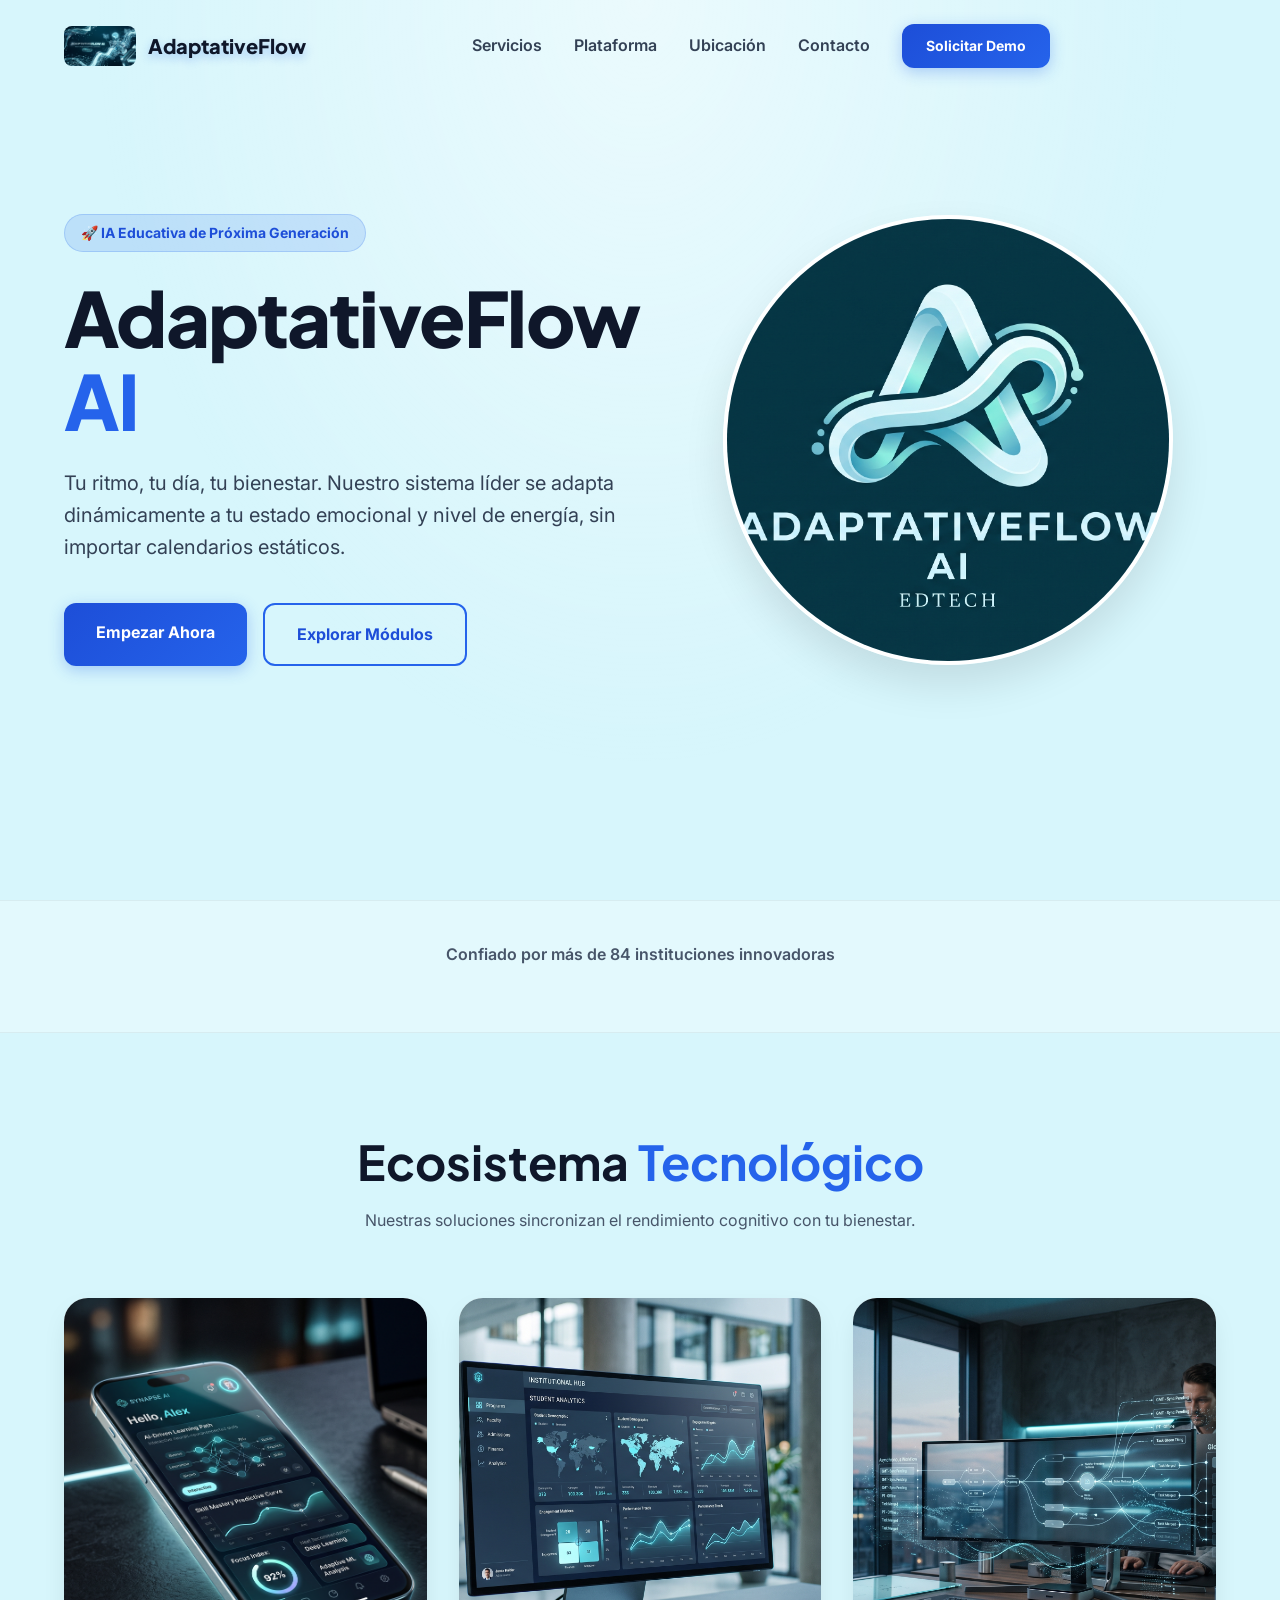
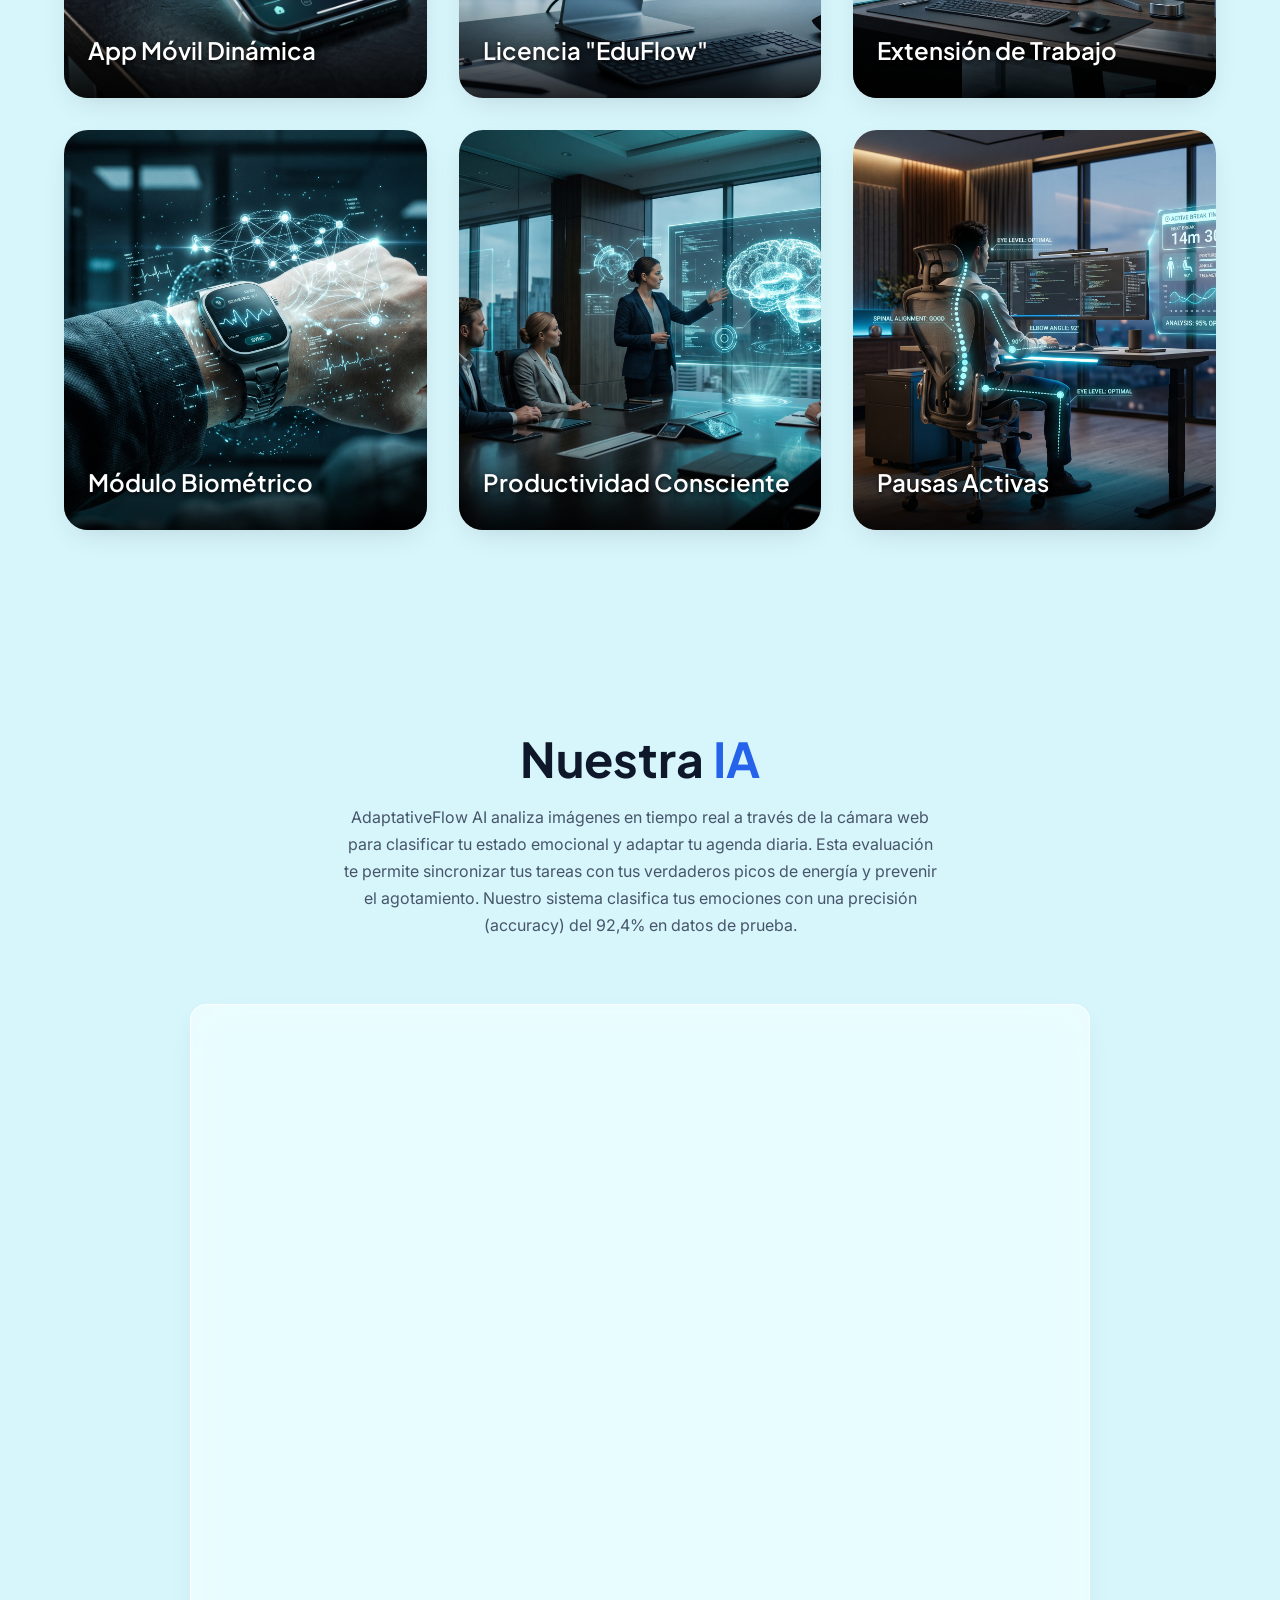
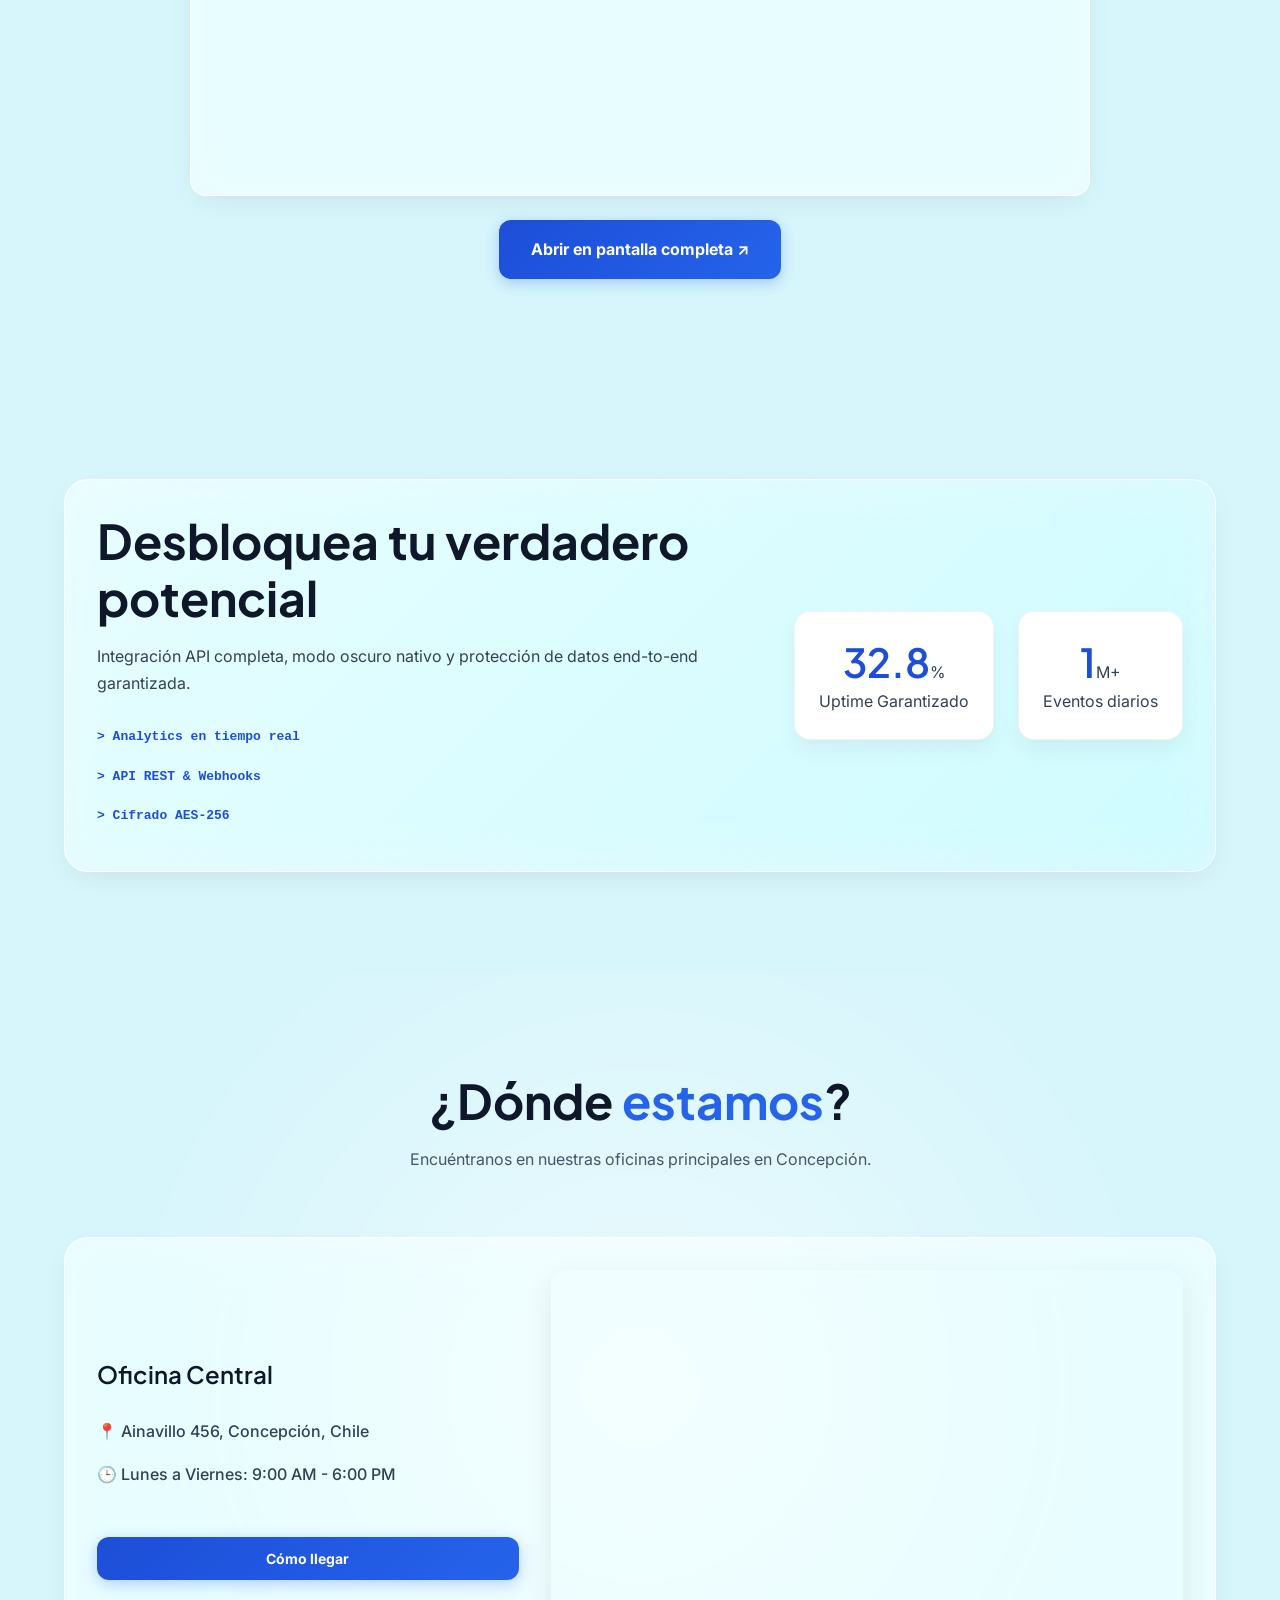
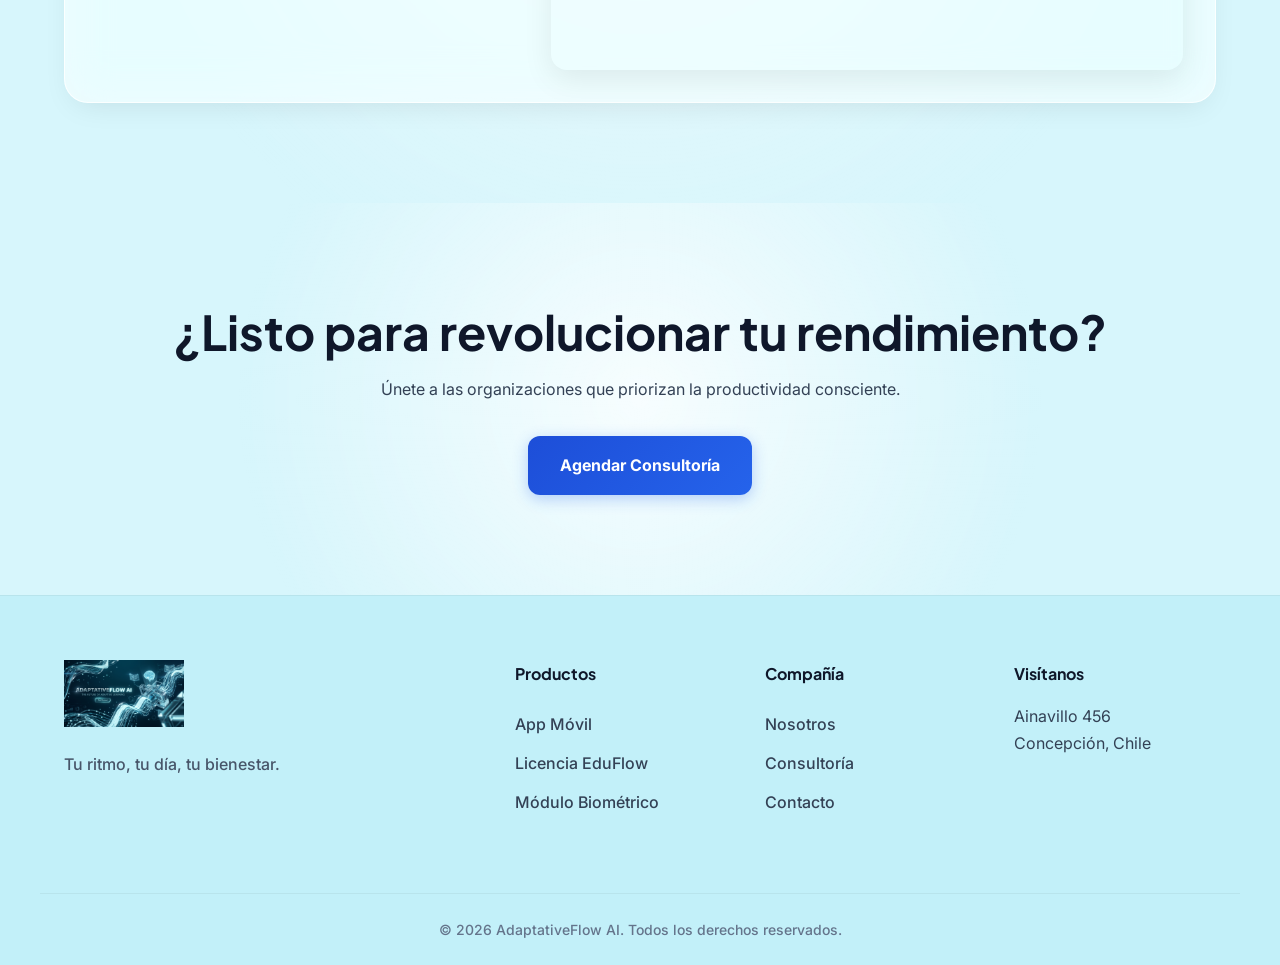
==== commit e7261ff9: "Add files via upload" ====
--- a/index.html
+++ b/index.html
@@ -186,6 +186,35 @@
         </div>
     </section>
 
+    <!-- SECCIÓN NUESTRA IA -->
+    <section id="nuestra-ia" class="services">
+        <div class="container text-center">
+            <div class="section-header">
+                <h2>Nuestra <span class="text-accent">IA</span></h2>
+                <p>AdaptativeFlow AI analiza imágenes en tiempo real a través de la cámara web para clasificar tu estado emocional y adaptar tu agenda diaria. Esta evaluación te permite sincronizar tus tareas con tus verdaderos picos de energía y prevenir el agotamiento. Nuestro sistema clasifica tus emociones con una precisión (accuracy) del 92,4% en datos de prueba.</p>
+            </div>
+
+            <!-- App incrustada mediante Iframe -->
+            <div class="glass-card" style="padding: 1rem; max-width: 900px; margin: 0 auto; border-radius: 16px; overflow: hidden;">
+                <iframe
+                    src="https://adaptativeflowia-app-b5u4lvusaehuqca2gxiend.streamlit.app/?embed=true"
+                    width="100%"
+                    height="750px"
+                    frameborder="0"
+                    allow="camera; microphone"
+                    style="border-radius: 12px; border: none;">
+                </iframe>
+            </div>
+
+            <!-- Botón para abrir en pantalla completa -->
+            <div style="margin-top: 1.5rem; text-align: center;">
+                <a href="https://adaptativeflowia-app-b5u4lvusaehuqca2gxiend.streamlit.app/?embed=true" target="_blank" class="btn-primary pulse-glow" style="display: inline-block; text-decoration: none;">
+                    Abrir en pantalla completa ↗
+                </a>
+            </div>
+        </div>
+    </section>
+
     <section id="dashboard" class="dashboard-preview">
         <div class="container">
             <div class="glass-card flex-preview">
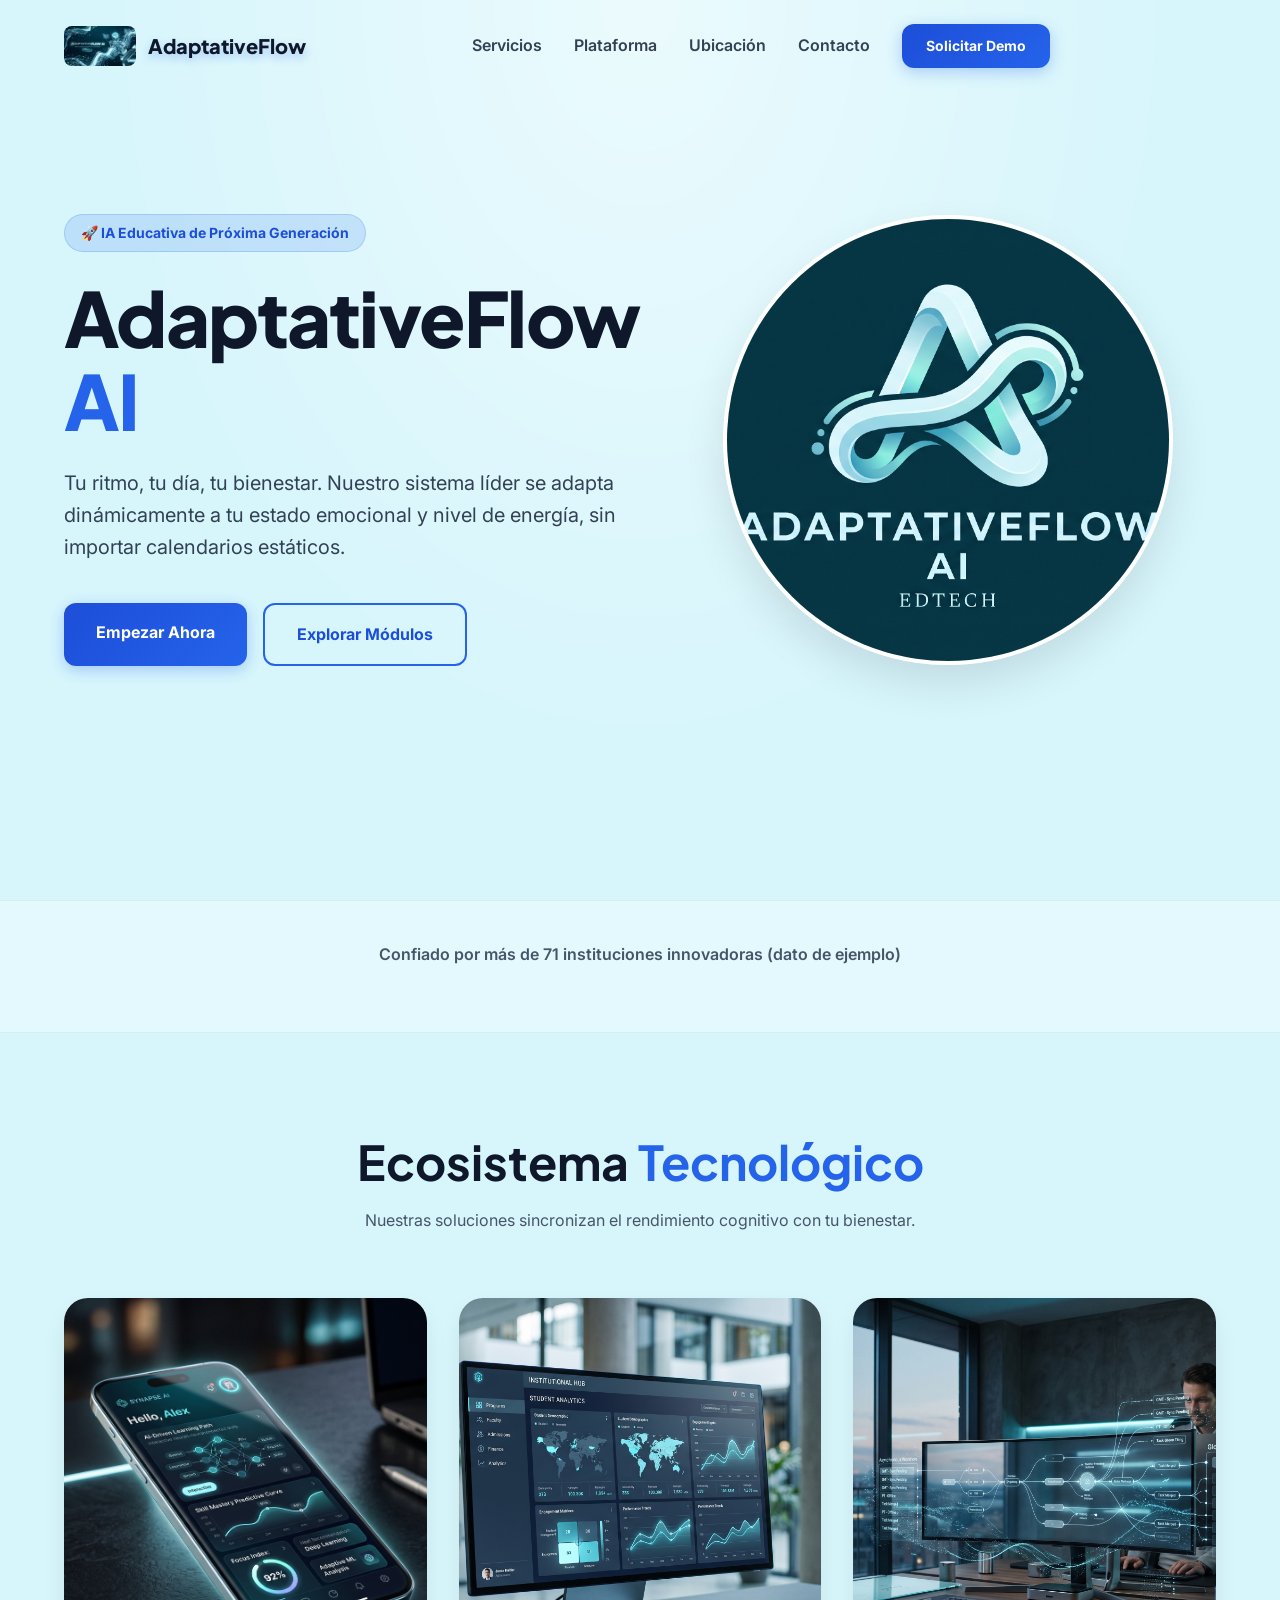
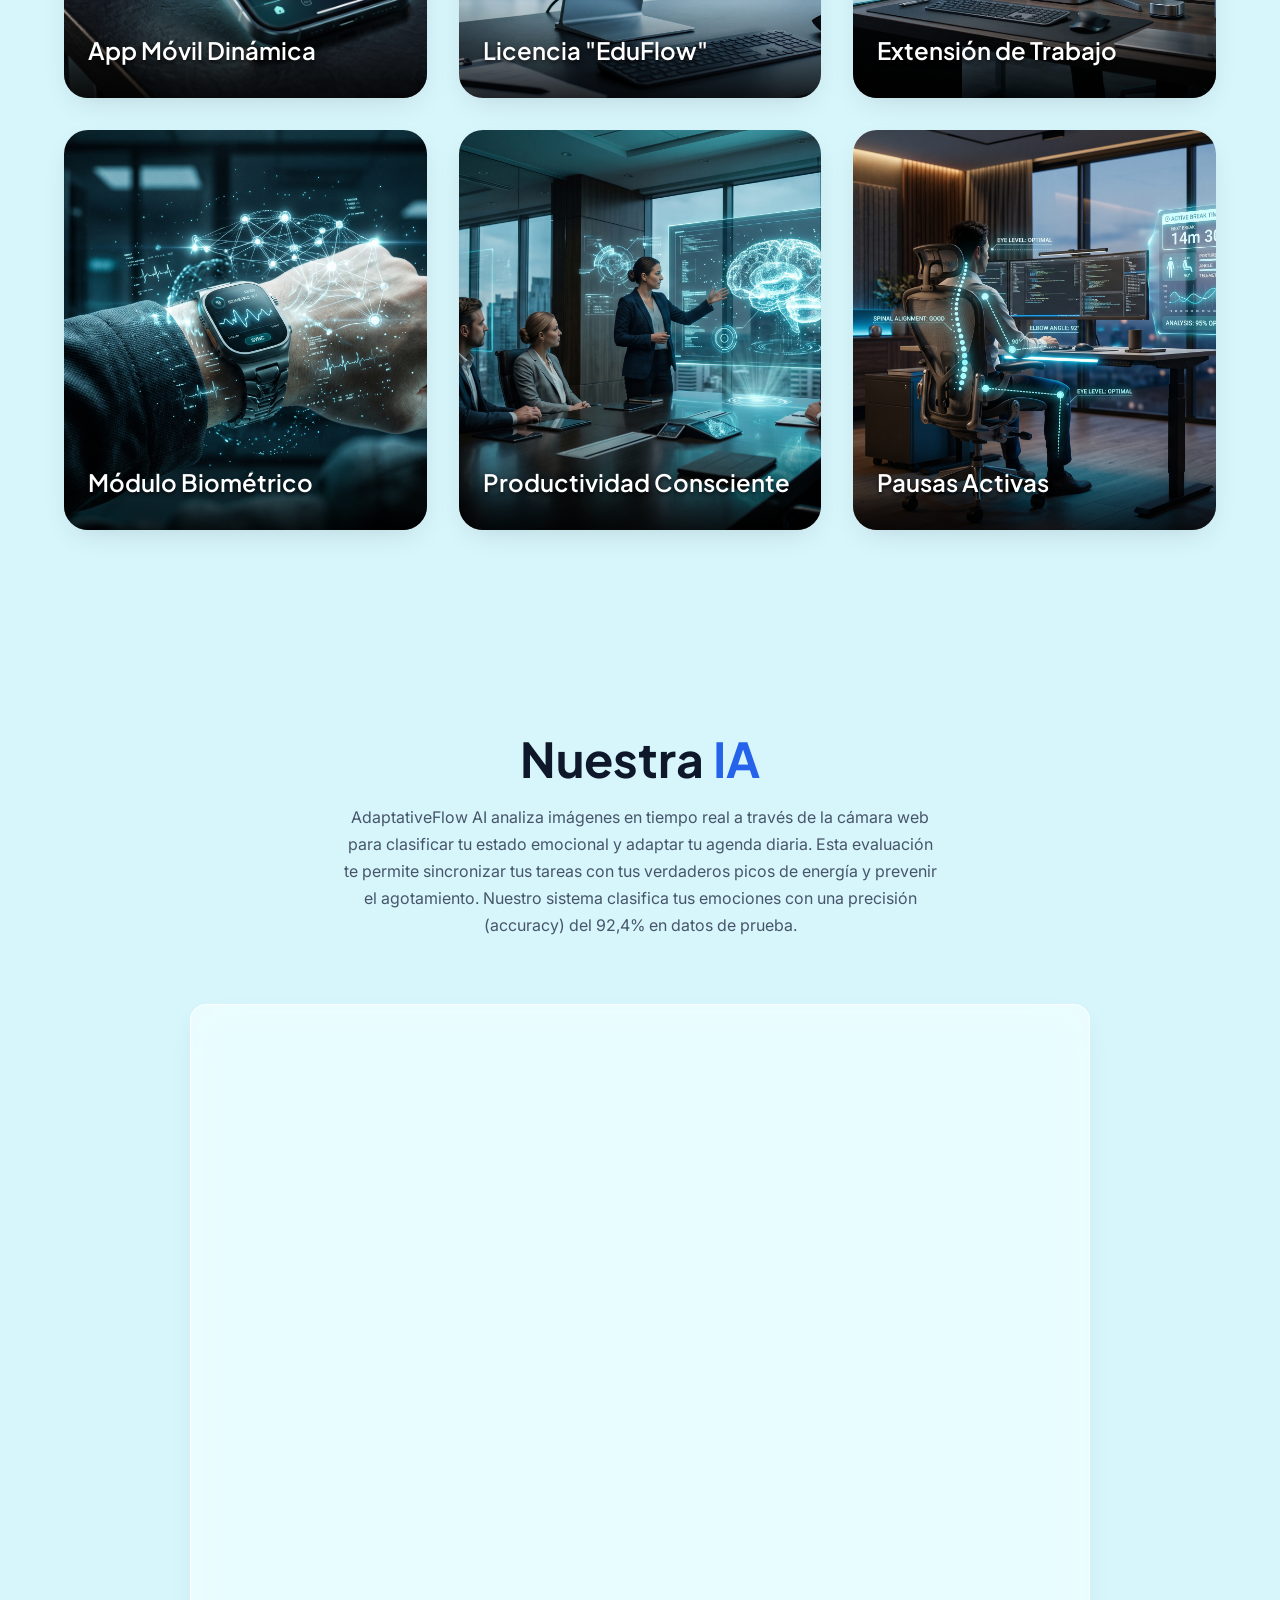
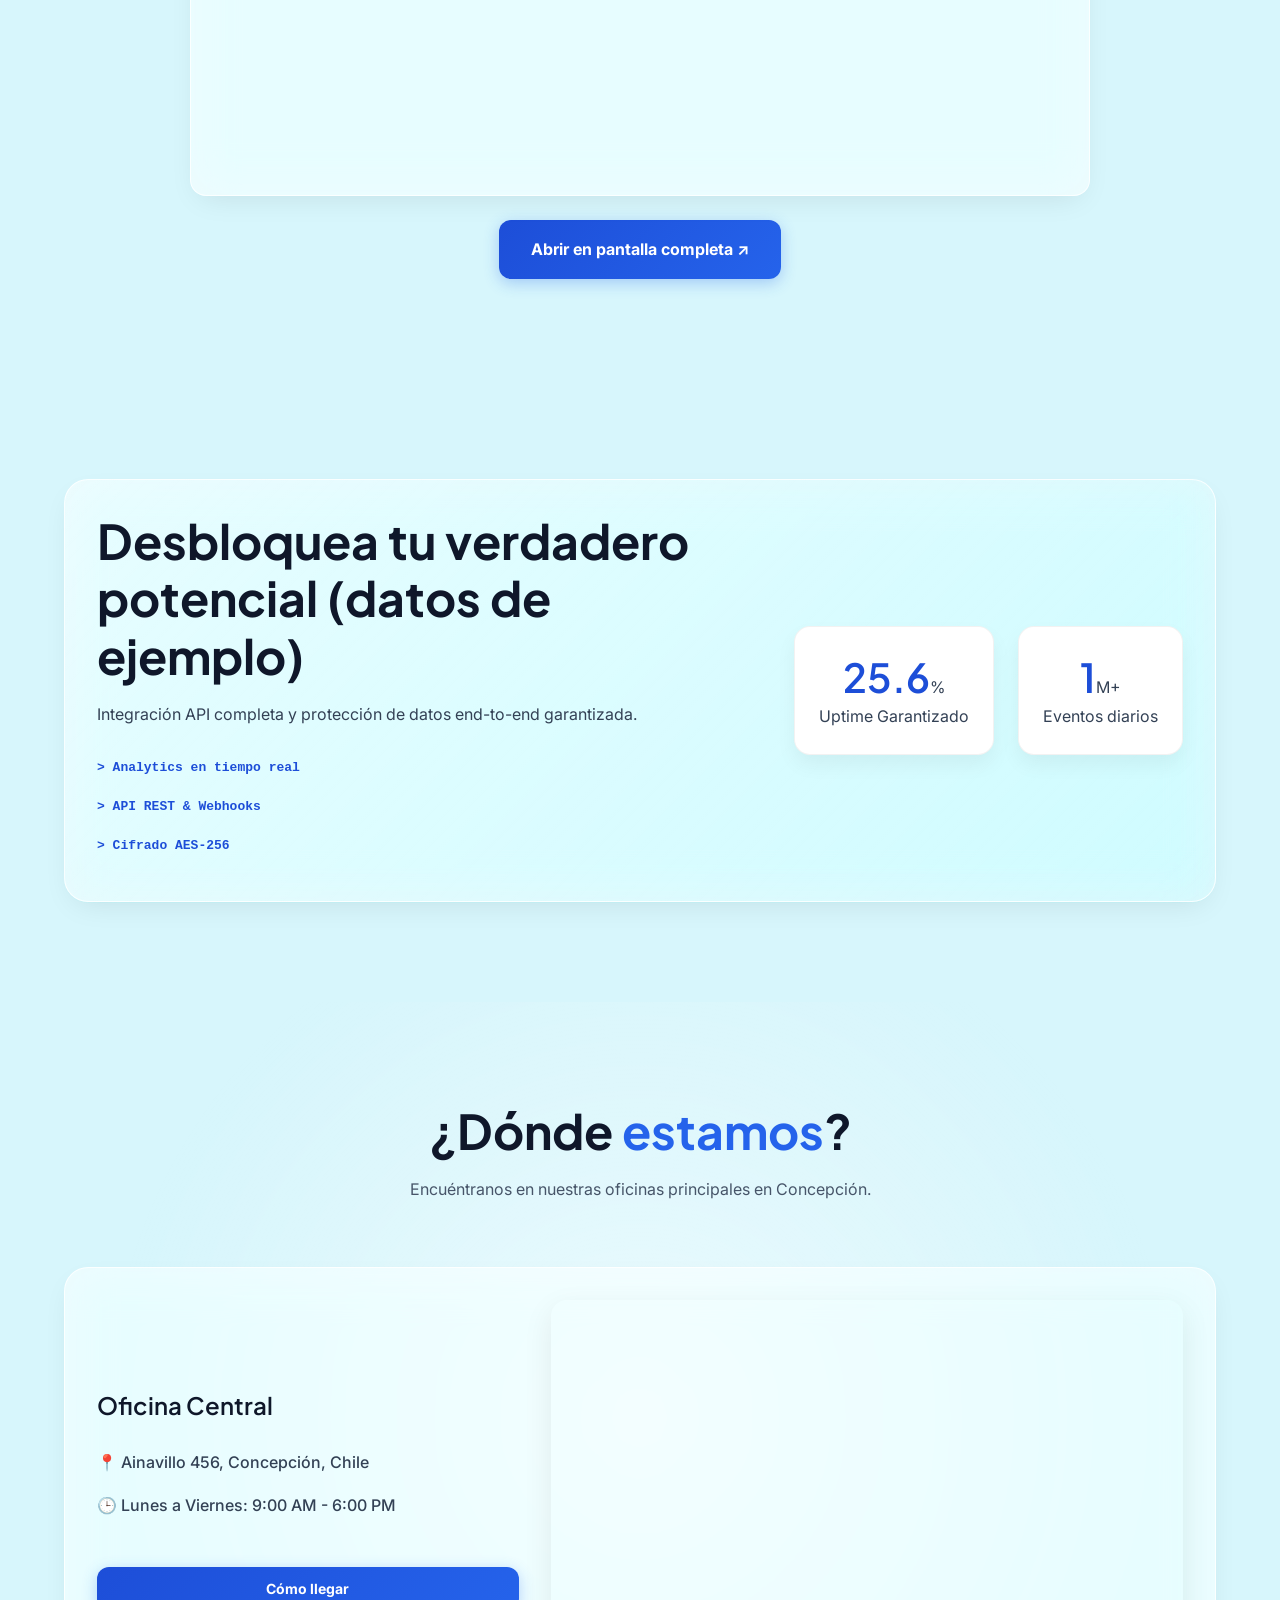
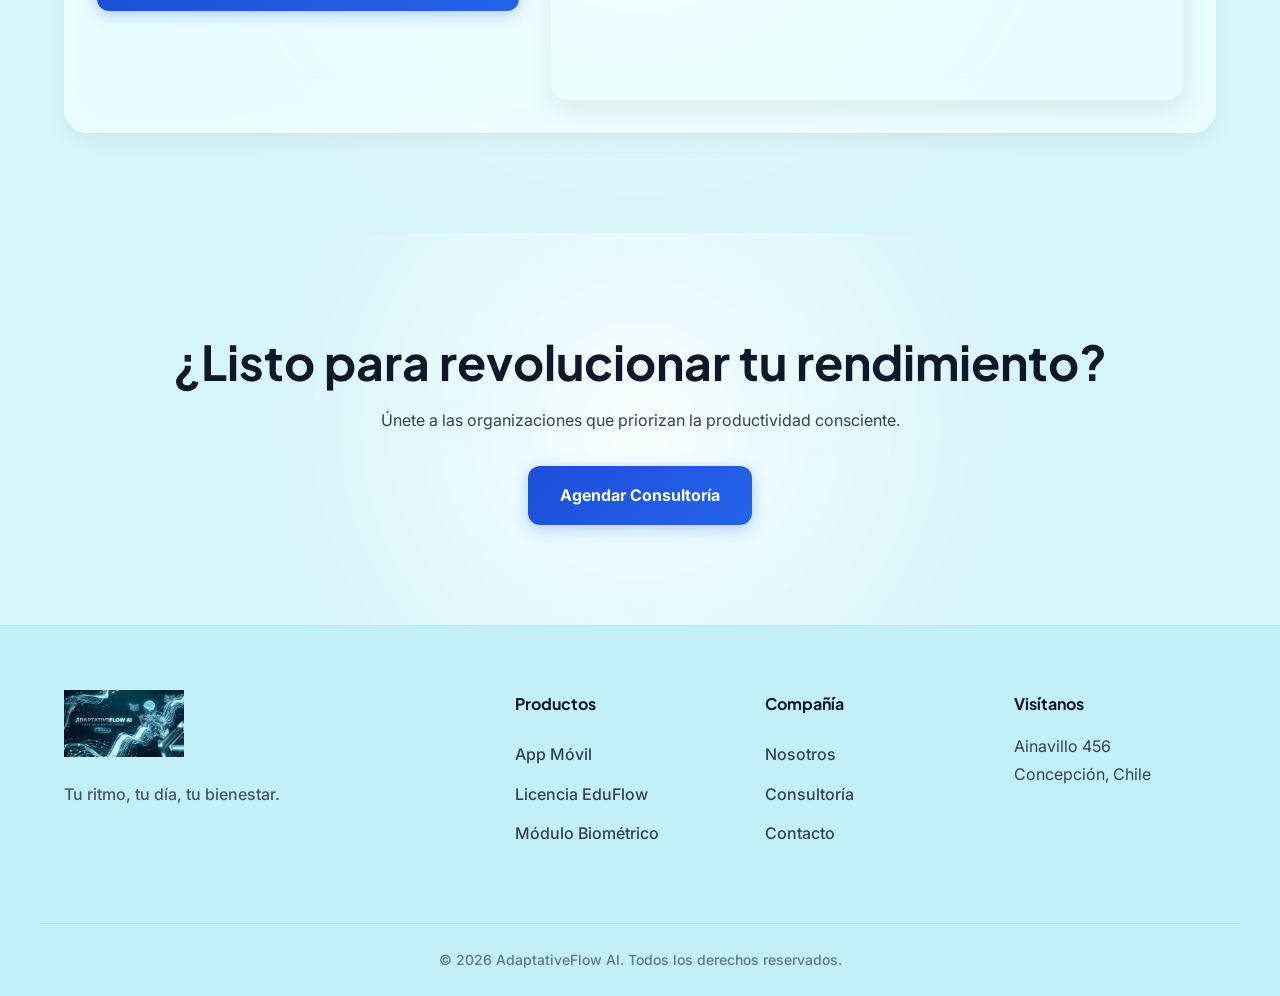
==== commit eff1d86a: "Add files via upload" ====
--- a/index.html
+++ b/index.html
@@ -55,7 +55,7 @@
 
     <section class="social-proof">
         <div class="container">
-            <p class="social-proof-text">Confiado por más de <span class="counter" data-target="150">0</span> instituciones innovadoras</p>
+            <p class="social-proof-text">Confiado por más de <span class="counter" data-target="150">0</span> instituciones innovadoras (dato de ejemplo)</p>
             <div class="logos-grid">
             </div>
         </div>
@@ -219,8 +219,8 @@
         <div class="container">
             <div class="glass-card flex-preview">
                 <div class="preview-content">
-                    <h2>Desbloquea tu verdadero potencial</h2>
-                    <p>Integración API completa, modo oscuro nativo y protección de datos end-to-end garantizada.</p>
+                    <h2>Desbloquea tu verdadero potencial (datos de ejemplo)</h2>
+                    <p>Integración API completa y protección de datos end-to-end garantizada.</p>
                     <ul class="tech-list">
                         <li><code>> Analytics en tiempo real</code></li>
                         <li><code>> API REST & Webhooks</code></li>
